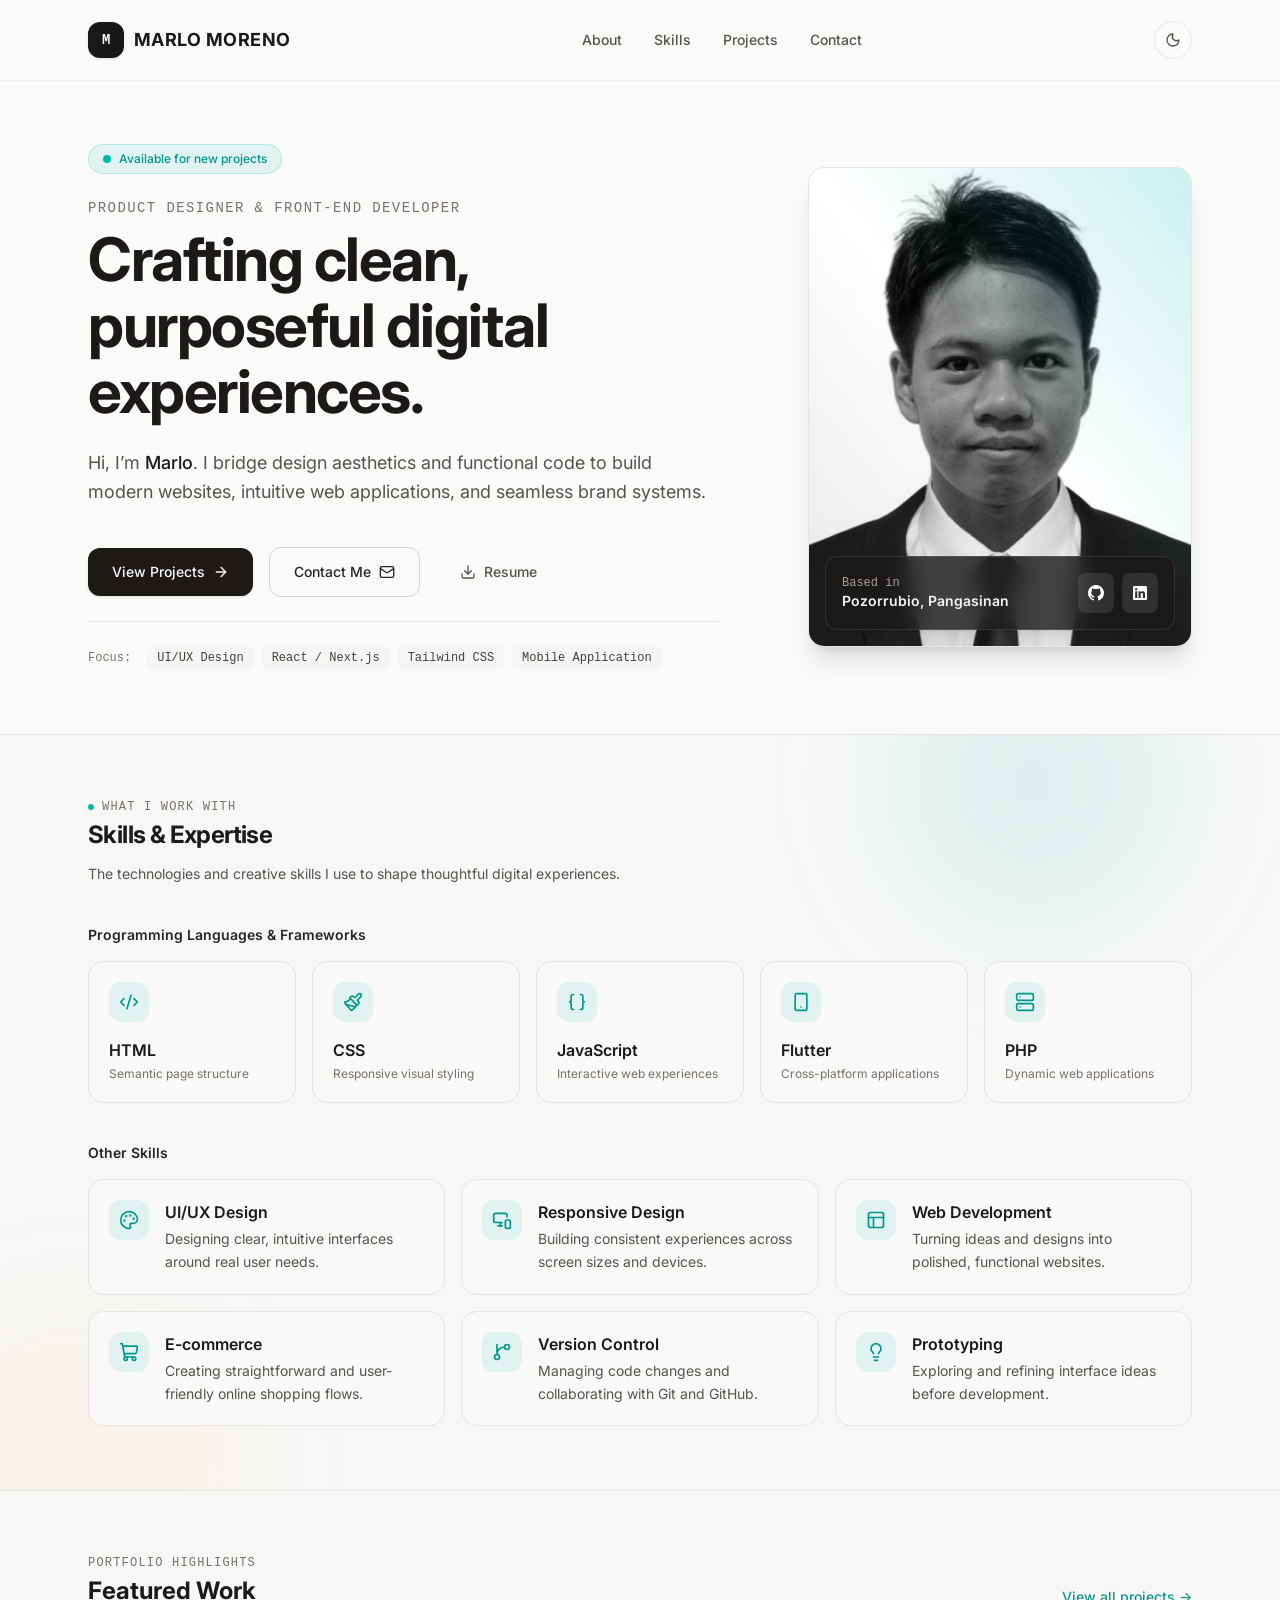
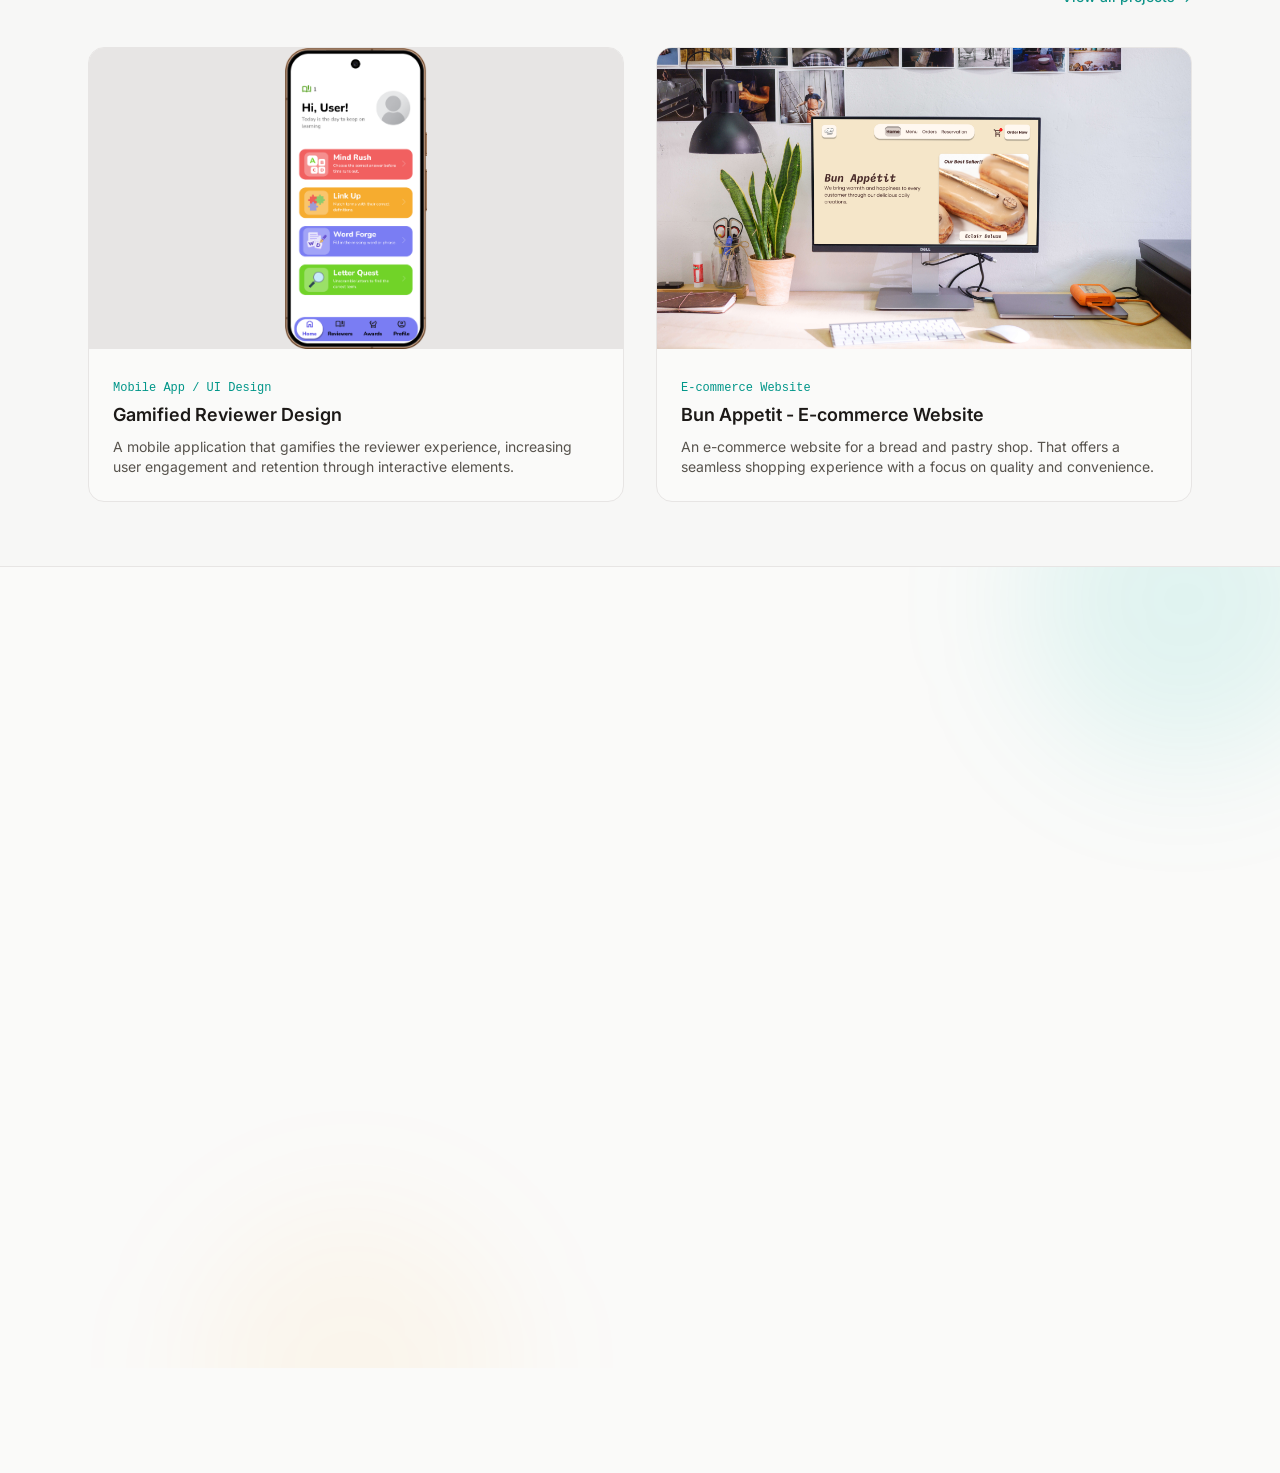
==== index.html @ 492087a6 "Initial portfolio commit" ====
<!DOCTYPE html>
<html lang="en">

<head>
    <script>
        if (localStorage.getItem('theme') === 'dark' || (!('theme' in localStorage) && window.matchMedia('(prefers-color-scheme: dark)').matches)) {
            document.documentElement.classList.add('dark');
        } else {
            document.documentElement.classList.remove('dark');
        }
    </script>
    <meta charset="utf-8">
    <meta name="viewport" content="width=device-width, initial-scale=1">
    <title>Marlo Moreno — Portfolio</title>

    <!-- Google Fonts -->
    <link rel="preconnect" href="https://fonts.googleapis.com">
    <link rel="preconnect" href="https://fonts.gstatic.com" crossorigin>
    <link href="https://fonts.googleapis.com/css2?family=Inter:wght@300;400;500;600;700&display=swap" rel="stylesheet">

    <!-- Vite Assets -->
    <link rel="stylesheet" href="assets/tailwind.css">
    <link rel="stylesheet" href="assets/icons.css">
    <script src="assets/app.js" defer></script>
</head>

<body class="bg-stone-50 dark:bg-zinc-950 text-stone-900 dark:text-zinc-100 font-sans antialiased min-h-screen transition-colors duration-200">

    <!-- HEADER / NAVIGATION -->
    <header class="fixed top-0 left-0 w-full z-50 glass-header border-b border-stone-200/60 dark:border-zinc-800/60 bg-stone-50/80 dark:bg-zinc-950/80 transition-colors duration-300">

        <div class="max-w-6xl mx-auto px-6 h-20 flex items-center justify-between">
            <!-- Brand Logo / Name -->
            <a href="#" class="group flex items-center gap-2.5 text-lg font-bold tracking-tight">
                <span class="w-9 h-9 rounded-xl bg-zinc-900 text-stone-50 dark:bg-stone-100 dark:text-zinc-900 flex items-center justify-center font-mono text-sm font-semibold group-hover:scale-105 transition-transform duration-300 shadow-sm">
                    M
                </span>
                <span class="tracking-wide">MARLO MORENO</span>
            </a>

            <!-- Desktop Nav Links -->
            <nav class="hidden md:flex items-center gap-8 text-sm font-medium text-stone-600 dark:text-zinc-400">
                <a href="#about" class="hover:text-stone-900 dark:hover:text-stone-100 transition-colors">About</a>
                <a href="#skills" class="hover:text-stone-900 dark:hover:text-stone-100 transition-colors">Skills</a>
                <a href="#projects" class="hover:text-stone-900 dark:hover:text-stone-100 transition-colors">Projects</a>
                <a href="#contact" class="hover:text-stone-900 dark:hover:text-stone-100 transition-colors">Contact</a>
            </nav>

            <!-- Actions (Theme Toggle & Mobile Menu) -->
            <div class="flex items-center gap-4">
                <!-- Dark / Light Theme Toggle -->
                <button id="themeToggleBtn" aria-label="Toggle Theme" class="p-2.5 rounded-full border border-stone-200 dark:border-zinc-800 text-stone-600 dark:text-zinc-400 hover:text-stone-900 dark:hover:text-stone-100 hover:bg-stone-100 dark:hover:bg-zinc-900 transition-all duration-200">
                    <i data-lucide="sun" class="w-4 h-4 hidden dark:block"></i>
                    <i data-lucide="moon" class="w-4 h-4 block dark:hidden"></i>
                </button>

                <!-- Mobile Navigation Toggle -->
                <button id="mobileMenuBtn" aria-label="Toggle Navigation Menu" class="md:hidden p-2.5 rounded-xl border border-stone-200 dark:border-zinc-800 text-stone-600 dark:text-zinc-400 hover:text-stone-900 dark:hover:text-stone-100">
                    <i data-lucide="menu" class="w-5 h-5"></i>
                </button>
            </div>
        </div>

        <!-- Mobile Menu Drawer -->
        <div id="mobileMenu" class="hidden md:hidden border-b border-stone-200 dark:border-zinc-800 bg-stone-50 dark:bg-zinc-950 px-6 py-4 space-y-3">
            <a href="#about" class="block text-sm font-medium text-stone-600 dark:text-zinc-400 hover:text-stone-900 dark:hover:text-stone-100 py-1">About</a>
            <a href="#skills" class="block text-sm font-medium text-stone-600 dark:text-zinc-400 hover:text-stone-900 dark:hover:text-stone-100 py-1">Skills</a>
            <a href="#projects" class="block text-sm font-medium text-stone-600 dark:text-zinc-400 hover:text-stone-900 dark:hover:text-stone-100 py-1">Projects</a>
            <a href="#contact" class="block text-sm font-medium text-stone-600 dark:text-zinc-400 hover:text-stone-900 dark:hover:text-stone-100 py-1">Contact</a>
        </div>
    </header>

    <!-- MAIN HERO SECTION -->
    <main id="about" class="flex-grow scroll-mt-20 pt-28 lg:pt-36 pb-16 flex items-center">
        <div class="max-w-6xl mx-auto px-6 w-full">
            <div class="grid grid-cols-1 lg:grid-cols-12 gap-12 lg:gap-8 items-center">

                <!-- Left Column: Content -->
                <div class="lg:col-span-7 flex flex-col items-start space-y-6">

                    <!-- Availability Badge -->
                    <div class="inline-flex items-center gap-2 px-3.5 py-1.5 rounded-full border border-teal-500/20 bg-teal-500/10 text-teal-600 dark:text-teal-400 text-xs font-medium">
                        <span class="w-2 h-2 rounded-full bg-teal-500 animate-pulse"></span>
                        Available for new projects
                    </div>

                    <!-- Professional Title & Greeting -->
                    <div>
                        <h2 class="text-sm uppercase tracking-widest font-mono text-stone-500 dark:text-zinc-400 mb-2">
                            Product Designer & Front-End Developer
                        </h2>
                        <h1 class="text-4xl sm:text-5xl lg:text-6xl font-bold tracking-tight text-stone-900 dark:text-white leading-[1.1]">
                            Crafting clean, purposeful digital experiences.
                        </h1>
                    </div>

                    <!-- Short Introduction / Tagline -->
                    <p class="text-base sm:text-lg text-stone-600 dark:text-zinc-400 leading-relaxed max-w-2xl font-normal">
                        Hi, I’m <span class="text-stone-900 dark:text-zinc-100 font-medium">Marlo</span>. I bridge design aesthetics and functional code to build modern websites, intuitive web applications, and seamless brand systems.
                    </p>

                    <!-- Call-to-action Buttons -->
                    <div class="pt-4 flex flex-wrap items-center gap-4 w-full sm:w-auto">
                        <!-- Primary CTA: View Projects -->
                        <a href="#projects" class="w-full sm:w-auto inline-flex items-center justify-center gap-2 px-6 py-3.5 rounded-xl bg-stone-900 dark:bg-stone-100 text-stone-50 dark:text-zinc-900 font-medium text-sm hover:bg-stone-800 dark:hover:bg-white transition-all shadow-sm hover:shadow-md hover:-translate-y-0.5">
                            <span>View Projects</span>
                            <i data-lucide="arrow-right" class="w-4 h-4"></i>
                        </a>

                        <!-- Secondary CTA: Contact Me -->
                        <a href="#contact" class="w-full sm:w-auto inline-flex items-center justify-center gap-2 px-6 py-3.5 rounded-xl border border-stone-300 dark:border-zinc-800 bg-transparent text-stone-800 dark:text-zinc-200 font-medium text-sm hover:bg-stone-100 dark:hover:bg-zinc-900 transition-all hover:-translate-y-0.5">
                            <span>Contact Me</span>
                            <i data-lucide="mail" class="w-4 h-4"></i>
                        </a>

                        <!-- Tertiary CTA: Download Resume -->
                        <a href="assets/resume/Marlo-Moreno-Resume.pdf" download id="downloadResumeBtn" class="w-full sm:w-auto inline-flex items-center justify-center gap-2 px-6 py-3.5 rounded-xl text-stone-600 dark:text-zinc-400 hover:text-stone-900 dark:hover:text-stone-100 font-medium text-sm transition-colors group">
                            <i data-lucide="download" class="w-4 h-4 group-hover:translate-y-0.5 transition-transform"></i>
                            <span>Resume</span>
                        </a>
                    </div>

                    <!-- Tech Stack / Skills Pills -->
                    <div class="pt-6 border-t border-stone-200 dark:border-zinc-800 w-full flex flex-wrap items-center gap-2 text-xs text-stone-500 dark:text-zinc-500 font-mono">
                        <span class="mr-2">Focus:</span>
                        <span class="px-2.5 py-1 rounded-md bg-stone-100 dark:bg-zinc-900 text-stone-700 dark:text-zinc-300">UI/UX Design</span>
                        <span class="px-2.5 py-1 rounded-md bg-stone-100 dark:bg-zinc-900 text-stone-700 dark:text-zinc-300">React / Next.js</span>
                        <span class="px-2.5 py-1 rounded-md bg-stone-100 dark:bg-zinc-900 text-stone-700 dark:text-zinc-300">Tailwind CSS</span>
                        <span class="px-2.5 py-1 rounded-md bg-stone-100 dark:bg-zinc-900 text-stone-700 dark:text-zinc-300">Mobile Application</span>
                    </div>

                </div>

                <!-- Right Column: Profile Photo / Branding Image -->
                <div class="lg:col-span-5 flex justify-center lg:justify-end">
                    <div class="relative w-full max-w-sm aspect-[4/5] rounded-2xl overflow-hidden bg-stone-200 dark:bg-zinc-900 border border-stone-200 dark:border-zinc-800 shadow-xl group">

                        <!-- Background Decorative Accent -->
                        <div class="absolute inset-0 bg-gradient-to-tr from-stone-900/10 via-transparent to-teal-500/20 dark:from-zinc-950/40 dark:to-teal-500/10 z-10 pointer-events-none"></div>

                        <!-- Profile Image Placeholder -->
                        <img
                            src="assets/images/profile-image.jpg"
                            alt="Marlo Moreno - Profile"
                            class="w-full h-full object-cover object-center grayscale hover:grayscale-0 transition-all duration-700 ease-out group-hover:scale-105"
                            onerror="this.onerror=null; this.src='https://placehold.co/600x750/1c1917/fafaf9?text=Marlo+Moreno';" />

                        <!-- Floating Minimalist Card -->
                        <div class="absolute bottom-4 left-4 right-4 z-20 p-4 rounded-xl glass-header bg-stone-900/80 dark:bg-zinc-950/80 text-white border border-white/10 shadow-lg backdrop-blur-md flex items-center justify-between">
                            <div>
                                <p class="text-xs text-stone-400 font-mono">Based in</p>
                                <p class="text-sm font-semibold text-stone-100">Pozorrubio, Pangasinan</p>
                            </div>
                            <div class="flex gap-2">
                                <a href="#" aria-label="GitHub Profile" class="p-2 rounded-lg bg-white/10 hover:bg-white/20 text-white transition-colors">
                                    <i class="fa-brands fa-github w-4 h-4" aria-hidden="true"></i>
                                </a>
                                <a href="#" aria-label="LinkedIn Profile" class="p-2 rounded-lg bg-white/10 hover:bg-white/20 text-white transition-colors">
                                    <i class="fa-brands fa-linkedin w-4 h-4" aria-hidden="true"></i>
                                </a>
                            </div>
                        </div>

                    </div>
                </div>

            </div>
        </div>
    </main>

    <!-- SKILLS -->
    <section id="skills" class="relative isolate overflow-hidden py-16 border-t border-stone-200 dark:border-zinc-900 bg-stone-100/50 dark:bg-zinc-900/30 scroll-mt-20">
        <div aria-hidden="true" class="pointer-events-none absolute -top-24 right-[8%] h-72 w-72 rounded-full bg-teal-500/10 blur-3xl"></div>
        <div aria-hidden="true" class="pointer-events-none absolute -bottom-36 -left-20 h-80 w-80 rounded-full bg-amber-500/5 blur-3xl"></div>
        <div class="relative z-10 max-w-6xl mx-auto px-6">
            <div class="mb-10 max-w-2xl">
                <h2 class="flex items-center gap-2 text-xs uppercase font-mono tracking-widest text-stone-500 dark:text-zinc-400 mb-1">
                    <span class="h-1.5 w-1.5 rounded-full bg-teal-500"></span>
                    What I Work With
                </h2>
                <h3 class="text-2xl font-bold tracking-tight text-stone-900 dark:text-stone-100">Skills &amp; Expertise</h3>
                <p class="mt-3 text-sm leading-relaxed text-stone-600 dark:text-zinc-400">The technologies and creative skills I use to shape thoughtful digital experiences.</p>
            </div>

            <div class="mb-10">
                <h4 class="mb-4 text-sm font-semibold text-stone-800 dark:text-zinc-200">Programming Languages &amp; Frameworks</h4>
                <div class="grid grid-cols-2 sm:grid-cols-3 lg:grid-cols-5 gap-4">
                    <div class="group relative isolate overflow-hidden rounded-2xl border border-stone-200 dark:border-zinc-800 bg-stone-50/90 dark:bg-zinc-950/90 p-5 transition-all duration-300 hover:-translate-y-1 hover:border-teal-500/50 hover:shadow-xl hover:shadow-teal-950/5 dark:hover:shadow-black/20 motion-reduce:transition-none motion-reduce:hover:transform-none">
                        <span aria-hidden="true" class="pointer-events-none absolute inset-0 bg-gradient-to-br from-teal-500/10 via-transparent to-transparent opacity-0 transition-opacity duration-300 group-hover:opacity-100 motion-reduce:transition-none"></span>
                        <div class="relative">
                            <span class="mb-4 flex h-10 w-10 items-center justify-center rounded-xl bg-teal-500/10 text-teal-600 transition-transform duration-300 group-hover:scale-110 group-hover:-rotate-3 dark:text-teal-400 motion-reduce:transition-none">
                                <i data-lucide="code-xml" class="w-5 h-5"></i>
                            </span>
                            <h5 class="font-semibold text-stone-900 dark:text-stone-100">HTML</h5>
                            <p class="mt-1 text-xs text-stone-500 dark:text-zinc-500">Semantic page structure</p>
                        </div>
                    </div>
                    <div class="group relative isolate overflow-hidden rounded-2xl border border-stone-200 dark:border-zinc-800 bg-stone-50/90 dark:bg-zinc-950/90 p-5 transition-all duration-300 hover:-translate-y-1 hover:border-teal-500/50 hover:shadow-xl hover:shadow-teal-950/5 dark:hover:shadow-black/20 motion-reduce:transition-none motion-reduce:hover:transform-none">
                        <span aria-hidden="true" class="pointer-events-none absolute inset-0 bg-gradient-to-br from-teal-500/10 via-transparent to-transparent opacity-0 transition-opacity duration-300 group-hover:opacity-100 motion-reduce:transition-none"></span>
                        <div class="relative">
                            <span class="mb-4 flex h-10 w-10 items-center justify-center rounded-xl bg-teal-500/10 text-teal-600 transition-transform duration-300 group-hover:scale-110 group-hover:-rotate-3 dark:text-teal-400 motion-reduce:transition-none">
                                <i data-lucide="paintbrush" class="w-5 h-5"></i>
                            </span>
                            <h5 class="font-semibold text-stone-900 dark:text-stone-100">CSS</h5>
                            <p class="mt-1 text-xs text-stone-500 dark:text-zinc-500">Responsive visual styling</p>
                        </div>
                    </div>
                    <div class="group relative isolate overflow-hidden rounded-2xl border border-stone-200 dark:border-zinc-800 bg-stone-50/90 dark:bg-zinc-950/90 p-5 transition-all duration-300 hover:-translate-y-1 hover:border-teal-500/50 hover:shadow-xl hover:shadow-teal-950/5 dark:hover:shadow-black/20 motion-reduce:transition-none motion-reduce:hover:transform-none">
                        <span aria-hidden="true" class="pointer-events-none absolute inset-0 bg-gradient-to-br from-teal-500/10 via-transparent to-transparent opacity-0 transition-opacity duration-300 group-hover:opacity-100 motion-reduce:transition-none"></span>
                        <div class="relative">
                            <span class="mb-4 flex h-10 w-10 items-center justify-center rounded-xl bg-teal-500/10 text-teal-600 transition-transform duration-300 group-hover:scale-110 group-hover:-rotate-3 dark:text-teal-400 motion-reduce:transition-none">
                                <i data-lucide="braces" class="w-5 h-5"></i>
                            </span>
                            <h5 class="font-semibold text-stone-900 dark:text-stone-100">JavaScript</h5>
                            <p class="mt-1 text-xs text-stone-500 dark:text-zinc-500">Interactive web experiences</p>
                        </div>
                    </div>
                    <div class="group relative isolate overflow-hidden rounded-2xl border border-stone-200 dark:border-zinc-800 bg-stone-50/90 dark:bg-zinc-950/90 p-5 transition-all duration-300 hover:-translate-y-1 hover:border-teal-500/50 hover:shadow-xl hover:shadow-teal-950/5 dark:hover:shadow-black/20 motion-reduce:transition-none motion-reduce:hover:transform-none">
                        <span aria-hidden="true" class="pointer-events-none absolute inset-0 bg-gradient-to-br from-teal-500/10 via-transparent to-transparent opacity-0 transition-opacity duration-300 group-hover:opacity-100 motion-reduce:transition-none"></span>
                        <div class="relative">
                            <span class="mb-4 flex h-10 w-10 items-center justify-center rounded-xl bg-teal-500/10 text-teal-600 transition-transform duration-300 group-hover:scale-110 group-hover:-rotate-3 dark:text-teal-400 motion-reduce:transition-none">
                                <i data-lucide="smartphone" class="w-5 h-5"></i>
                            </span>
                            <h5 class="font-semibold text-stone-900 dark:text-stone-100">Flutter</h5>
                            <p class="mt-1 text-xs text-stone-500 dark:text-zinc-500">Cross-platform applications</p>
                        </div>
                    </div>
                    <div class="group relative isolate overflow-hidden rounded-2xl border border-stone-200 dark:border-zinc-800 bg-stone-50/90 dark:bg-zinc-950/90 p-5 transition-all duration-300 hover:-translate-y-1 hover:border-teal-500/50 hover:shadow-xl hover:shadow-teal-950/5 dark:hover:shadow-black/20 motion-reduce:transition-none motion-reduce:hover:transform-none">
                        <span aria-hidden="true" class="pointer-events-none absolute inset-0 bg-gradient-to-br from-teal-500/10 via-transparent to-transparent opacity-0 transition-opacity duration-300 group-hover:opacity-100 motion-reduce:transition-none"></span>
                        <div class="relative">
                            <span class="mb-4 flex h-10 w-10 items-center justify-center rounded-xl bg-teal-500/10 text-teal-600 transition-transform duration-300 group-hover:scale-110 group-hover:-rotate-3 dark:text-teal-400 motion-reduce:transition-none">
                                <i data-lucide="server" class="w-5 h-5"></i>
                            </span>
                            <h5 class="font-semibold text-stone-900 dark:text-stone-100">PHP</h5>
                            <p class="mt-1 text-xs text-stone-500 dark:text-zinc-500">Dynamic web applications</p>
                        </div>
                    </div>
                </div>
            </div>

            <div>
                <h4 class="mb-4 text-sm font-semibold text-stone-800 dark:text-zinc-200">Other Skills</h4>
                <div class="grid grid-cols-1 sm:grid-cols-2 lg:grid-cols-3 gap-4">
                    <div class="group relative isolate flex gap-4 overflow-hidden rounded-2xl border border-stone-200 dark:border-zinc-800 bg-stone-50/90 dark:bg-zinc-950/90 p-5 transition-all duration-300 hover:-translate-y-1 hover:border-teal-500/50 hover:shadow-lg hover:shadow-teal-950/5 dark:hover:shadow-black/20 motion-reduce:transition-none motion-reduce:hover:transform-none">
                        <span aria-hidden="true" class="pointer-events-none absolute inset-0 bg-gradient-to-br from-teal-500/10 via-transparent to-transparent opacity-0 transition-opacity duration-300 group-hover:opacity-100 motion-reduce:transition-none"></span>
                        <span class="relative flex w-10 h-10 shrink-0 items-center justify-center rounded-xl bg-teal-500/10 transition-transform duration-300 group-hover:scale-110 group-hover:-rotate-3 motion-reduce:transition-none">
                            <i data-lucide="palette" class="w-5 h-5 text-teal-600 dark:text-teal-400"></i>
                        </span>
                        <div class="relative">
                            <h5 class="font-semibold text-stone-900 dark:text-stone-100">UI/UX Design</h5>
                            <p class="mt-1 text-sm leading-relaxed text-stone-600 dark:text-zinc-400">Designing clear, intuitive interfaces around real user needs.</p>
                        </div>
                    </div>
                    <div class="group relative isolate flex gap-4 overflow-hidden rounded-2xl border border-stone-200 dark:border-zinc-800 bg-stone-50/90 dark:bg-zinc-950/90 p-5 transition-all duration-300 hover:-translate-y-1 hover:border-teal-500/50 hover:shadow-lg hover:shadow-teal-950/5 dark:hover:shadow-black/20 motion-reduce:transition-none motion-reduce:hover:transform-none">
                        <span aria-hidden="true" class="pointer-events-none absolute inset-0 bg-gradient-to-br from-teal-500/10 via-transparent to-transparent opacity-0 transition-opacity duration-300 group-hover:opacity-100 motion-reduce:transition-none"></span>
                        <span class="relative flex w-10 h-10 shrink-0 items-center justify-center rounded-xl bg-teal-500/10 transition-transform duration-300 group-hover:scale-110 group-hover:-rotate-3 motion-reduce:transition-none">
                            <i data-lucide="monitor-smartphone" class="w-5 h-5 text-teal-600 dark:text-teal-400"></i>
                        </span>
                        <div class="relative">
                            <h5 class="font-semibold text-stone-900 dark:text-stone-100">Responsive Design</h5>
                            <p class="mt-1 text-sm leading-relaxed text-stone-600 dark:text-zinc-400">Building consistent experiences across screen sizes and devices.</p>
                        </div>
                    </div>
                    <div class="group relative isolate flex gap-4 overflow-hidden rounded-2xl border border-stone-200 dark:border-zinc-800 bg-stone-50/90 dark:bg-zinc-950/90 p-5 transition-all duration-300 hover:-translate-y-1 hover:border-teal-500/50 hover:shadow-lg hover:shadow-teal-950/5 dark:hover:shadow-black/20 motion-reduce:transition-none motion-reduce:hover:transform-none">
                        <span aria-hidden="true" class="pointer-events-none absolute inset-0 bg-gradient-to-br from-teal-500/10 via-transparent to-transparent opacity-0 transition-opacity duration-300 group-hover:opacity-100 motion-reduce:transition-none"></span>
                        <span class="relative flex w-10 h-10 shrink-0 items-center justify-center rounded-xl bg-teal-500/10 transition-transform duration-300 group-hover:scale-110 group-hover:-rotate-3 motion-reduce:transition-none">
                            <i data-lucide="panels-top-left" class="w-5 h-5 text-teal-600 dark:text-teal-400"></i>
                        </span>
                        <div class="relative">
                            <h5 class="font-semibold text-stone-900 dark:text-stone-100">Web Development</h5>
                            <p class="mt-1 text-sm leading-relaxed text-stone-600 dark:text-zinc-400">Turning ideas and designs into polished, functional websites.</p>
                        </div>
                    </div>
                    <div class="group relative isolate flex gap-4 overflow-hidden rounded-2xl border border-stone-200 dark:border-zinc-800 bg-stone-50/90 dark:bg-zinc-950/90 p-5 transition-all duration-300 hover:-translate-y-1 hover:border-teal-500/50 hover:shadow-lg hover:shadow-teal-950/5 dark:hover:shadow-black/20 motion-reduce:transition-none motion-reduce:hover:transform-none">
                        <span aria-hidden="true" class="pointer-events-none absolute inset-0 bg-gradient-to-br from-teal-500/10 via-transparent to-transparent opacity-0 transition-opacity duration-300 group-hover:opacity-100 motion-reduce:transition-none"></span>
                        <span class="relative flex w-10 h-10 shrink-0 items-center justify-center rounded-xl bg-teal-500/10 transition-transform duration-300 group-hover:scale-110 group-hover:-rotate-3 motion-reduce:transition-none">
                            <i data-lucide="shopping-cart" class="w-5 h-5 text-teal-600 dark:text-teal-400"></i>
                        </span>
                        <div class="relative">
                            <h5 class="font-semibold text-stone-900 dark:text-stone-100">E-commerce</h5>
                            <p class="mt-1 text-sm leading-relaxed text-stone-600 dark:text-zinc-400">Creating straightforward and user-friendly online shopping flows.</p>
                        </div>
                    </div>
                    <div class="group relative isolate flex gap-4 overflow-hidden rounded-2xl border border-stone-200 dark:border-zinc-800 bg-stone-50/90 dark:bg-zinc-950/90 p-5 transition-all duration-300 hover:-translate-y-1 hover:border-teal-500/50 hover:shadow-lg hover:shadow-teal-950/5 dark:hover:shadow-black/20 motion-reduce:transition-none motion-reduce:hover:transform-none">
                        <span aria-hidden="true" class="pointer-events-none absolute inset-0 bg-gradient-to-br from-teal-500/10 via-transparent to-transparent opacity-0 transition-opacity duration-300 group-hover:opacity-100 motion-reduce:transition-none"></span>
                        <span class="relative flex w-10 h-10 shrink-0 items-center justify-center rounded-xl bg-teal-500/10 transition-transform duration-300 group-hover:scale-110 group-hover:-rotate-3 motion-reduce:transition-none">
                            <i data-lucide="git-branch" class="w-5 h-5 text-teal-600 dark:text-teal-400"></i>
                        </span>
                        <div class="relative">
                            <h5 class="font-semibold text-stone-900 dark:text-stone-100">Version Control</h5>
                            <p class="mt-1 text-sm leading-relaxed text-stone-600 dark:text-zinc-400">Managing code changes and collaborating with Git and GitHub.</p>
                        </div>
                    </div>
                    <div class="group relative isolate flex gap-4 overflow-hidden rounded-2xl border border-stone-200 dark:border-zinc-800 bg-stone-50/90 dark:bg-zinc-950/90 p-5 transition-all duration-300 hover:-translate-y-1 hover:border-teal-500/50 hover:shadow-lg hover:shadow-teal-950/5 dark:hover:shadow-black/20 motion-reduce:transition-none motion-reduce:hover:transform-none">
                        <span aria-hidden="true" class="pointer-events-none absolute inset-0 bg-gradient-to-br from-teal-500/10 via-transparent to-transparent opacity-0 transition-opacity duration-300 group-hover:opacity-100 motion-reduce:transition-none"></span>
                        <span class="relative flex w-10 h-10 shrink-0 items-center justify-center rounded-xl bg-teal-500/10 transition-transform duration-300 group-hover:scale-110 group-hover:-rotate-3 motion-reduce:transition-none">
                            <i data-lucide="lightbulb" class="w-5 h-5 text-teal-600 dark:text-teal-400"></i>
                        </span>
                        <div class="relative">
                            <h5 class="font-semibold text-stone-900 dark:text-stone-100">Prototyping</h5>
                            <p class="mt-1 text-sm leading-relaxed text-stone-600 dark:text-zinc-400">Exploring and refining interface ideas before development.</p>
                        </div>
                    </div>
                </div>
            </div>
        </div>
    </section>

    <!-- QUICK FEATURED PROJECTS PREVIEW -->
    <section id="projects" class="py-16 border-t border-stone-200 dark:border-zinc-900 bg-stone-100/50 dark:bg-zinc-900/30">
        <div class="max-w-6xl mx-auto px-6">
            <div class="flex flex-col md:flex-row md:items-end justify-between mb-10 gap-4">
                <div>
                    <h2 class="text-xs uppercase font-mono tracking-widest text-stone-500 dark:text-zinc-400 mb-1">Portfolio Highlights</h2>
                    <h3 class="text-2xl font-bold text-stone-900 dark:text-stone-100">Featured Work</h3>
                </div>
                <a href="projects.html" class="text-sm font-medium text-brand-500 hover:text-brand-600 flex items-center gap-1">
                    View all projects &rarr;
                </a>
            </div>

            <!-- Project Cards Grid -->
            <div class="grid grid-cols-1 md:grid-cols-2 gap-8">
                <!-- Project 1 -->
                <div class="group rounded-2xl bg-stone-50 dark:bg-zinc-950 border border-stone-200 dark:border-zinc-800 overflow-hidden hover:border-stone-300 dark:hover:border-zinc-700 transition-all duration-300">
                    <div class="aspect-video w-full bg-stone-200 dark:bg-zinc-900 overflow-hidden relative">
                        <img src="assets/images/Mockup Design.png" alt="Mockup Design" class="w-full h-full object-contain" onerror="this.onerror=null; this.src='https://placehold.co/800x450/27272a/fafaf9?text=Minimal+Dashboard';" />
                    </div>
                    <div class="p-6">
                        <span class="text-xs font-mono text-teal-600 dark:text-teal-400">Mobile App / UI Design</span>
                        <h4 class="text-lg font-semibold text-stone-900 dark:text-stone-100 mt-1 mb-2">Gamified Reviewer Design</h4>
                        <p class="text-sm text-stone-600 dark:text-zinc-400 line-clamp-2">A mobile application that gamifies the reviewer experience, increasing user engagement and retention through interactive elements.</p>
                    </div>
                </div>

                <!-- Project 2 -->
                <div class="group rounded-2xl bg-stone-50 dark:bg-zinc-950 border border-stone-200 dark:border-zinc-800 overflow-hidden hover:border-stone-300 dark:hover:border-zinc-700 transition-all duration-300">
                    <div class="aspect-video w-full bg-stone-200 dark:bg-zinc-900 overflow-hidden relative">
                        <img src="assets/images/Mockup Design 2.jpeg" alt="Project 2" class="w-full h-full object-cover group-hover:scale-105 transition-transform duration-500" onerror="this.onerror=null; this.src='https://placehold.co/800x450/27272a/fafaf9?text=Analytics+Platform';" />
                    </div>
                    <div class="p-6">
                        <span class="text-xs font-mono text-teal-600 dark:text-teal-400">E-commerce Website</span>
                        <h4 class="text-lg font-semibold text-stone-900 dark:text-stone-100 mt-1 mb-2">Bun Appetit - E-commerce Website</h4>
                        <p class="text-sm text-stone-600 dark:text-zinc-400 line-clamp-2">An e-commerce website for a bread and pastry shop. That offers a seamless shopping experience with a focus on quality and convenience.</p>
                    </div>
                </div>
            </div>
        </div>
    </section>

    <!-- CONTACT -->
    <section id="contact" class="relative isolate overflow-hidden border-t border-stone-200 dark:border-zinc-900 py-20 bg-stone-50 dark:bg-zinc-950 scroll-mt-20">
        <div aria-hidden="true" class="pointer-events-none absolute -top-32 -right-16 h-80 w-80 rounded-full bg-teal-500/10 blur-3xl"></div>
        <div aria-hidden="true" class="pointer-events-none absolute -bottom-40 left-[15%] h-80 w-80 rounded-full bg-amber-500/5 blur-3xl"></div>
        <div class="relative z-10 max-w-6xl mx-auto px-6">
            <div class="mb-10 max-w-2xl">
                <h2 class="flex items-center gap-2 text-xs uppercase font-mono tracking-widest text-stone-500 dark:text-zinc-400 mb-1">
                    <span class="h-1.5 w-1.5 rounded-full bg-teal-500"></span>
                    Get in Touch
                </h2>
                <h3 class="text-3xl sm:text-4xl font-bold tracking-tight text-stone-900 dark:text-stone-100">Let's build something together.</h3>
                <p class="mt-3 text-sm sm:text-base leading-relaxed text-stone-600 dark:text-zinc-400">Have a project in mind or just want to say hello? Send me a message or find me on social media.</p>
            </div>

            <div class="grid grid-cols-1 lg:grid-cols-5 gap-8 lg:gap-12 items-start">
                <div class="lg:col-span-2 space-y-6">
                    <a href="mailto:marlovmoreno9139147@gmail.com" class="group flex items-center gap-4 rounded-2xl border border-stone-200 dark:border-zinc-800 bg-white/70 dark:bg-zinc-900/60 p-5 transition-all duration-300 hover:-translate-y-1 hover:border-teal-500/50 hover:shadow-lg hover:shadow-teal-950/5 dark:hover:shadow-black/20 motion-reduce:transition-none motion-reduce:hover:transform-none">
                        <span class="flex h-11 w-11 shrink-0 items-center justify-center rounded-xl bg-teal-500/10 text-teal-600 dark:text-teal-400">
                            <i data-lucide="mail" class="w-5 h-5"></i>
                        </span>
                        <span class="min-w-0">
                            <span class="block text-xs font-mono uppercase tracking-widest text-stone-500 dark:text-zinc-500">Email me</span>
                            <span class="mt-1 block break-all text-sm font-medium text-stone-900 group-hover:text-teal-700 dark:text-stone-100 dark:group-hover:text-teal-300">marlovmoreno9139147@gmail.com</span>
                        </span>
                        <i data-lucide="arrow-up-right" class="ml-auto h-4 w-4 shrink-0 text-stone-400 transition-transform duration-300 group-hover:-translate-y-0.5 group-hover:translate-x-0.5 group-hover:text-teal-600 dark:group-hover:text-teal-400 motion-reduce:transition-none"></i>
                    </a>

                    <div>
                        <h4 class="mb-3 text-sm font-semibold text-stone-800 dark:text-zinc-200">Find me online</h4>
                        <div class="grid gap-3">
                            <a href="https://www.facebook.com/marlo.moreno.735" target="_blank" rel="noopener noreferrer" class="group flex items-center gap-4 rounded-2xl border border-stone-200 dark:border-zinc-800 bg-white/70 dark:bg-zinc-900/60 p-4 transition-all duration-300 hover:-translate-y-0.5 hover:border-teal-500/50 hover:shadow-lg hover:shadow-teal-950/5 dark:hover:shadow-black/20 motion-reduce:transition-none motion-reduce:hover:transform-none">
                                <span class="flex h-10 w-10 items-center justify-center rounded-xl bg-teal-500/10 text-teal-600 transition-transform duration-300 group-hover:scale-110 dark:text-teal-400 motion-reduce:transition-none">
                                    <i class="fa-brands fa-facebook-f" aria-hidden="true"></i>
                                </span>
                                <span class="flex-1">
                                    <span class="block text-sm font-semibold text-stone-900 dark:text-stone-100">Facebook</span>
                                    <span class="block text-xs text-stone-500 dark:text-zinc-500">Connect with me</span>
                                </span>
                                <i data-lucide="arrow-up-right" class="h-4 w-4 text-stone-400 transition-transform duration-300 group-hover:-translate-y-0.5 group-hover:translate-x-0.5 group-hover:text-teal-600 dark:group-hover:text-teal-400 motion-reduce:transition-none"></i>
                            </a>
                            <a href="https://www.instagram.com/itsjustmarlo21/" target="_blank" rel="noopener noreferrer" class="group flex items-center gap-4 rounded-2xl border border-stone-200 dark:border-zinc-800 bg-white/70 dark:bg-zinc-900/60 p-4 transition-all duration-300 hover:-translate-y-0.5 hover:border-teal-500/50 hover:shadow-lg hover:shadow-teal-950/5 dark:hover:shadow-black/20 motion-reduce:transition-none motion-reduce:hover:transform-none">
                                <span class="flex h-10 w-10 items-center justify-center rounded-xl bg-teal-500/10 text-teal-600 transition-transform duration-300 group-hover:scale-110 dark:text-teal-400 motion-reduce:transition-none">
                                    <i class="fa-brands fa-instagram" aria-hidden="true"></i>
                                </span>
                                <span class="flex-1">
                                    <span class="block text-sm font-semibold text-stone-900 dark:text-stone-100">Instagram</span>
                                    <span class="block text-xs text-stone-500 dark:text-zinc-500">Follow my updates</span>
                                </span>
                                <i data-lucide="arrow-up-right" class="h-4 w-4 text-stone-400 transition-transform duration-300 group-hover:-translate-y-0.5 group-hover:translate-x-0.5 group-hover:text-teal-600 dark:group-hover:text-teal-400 motion-reduce:transition-none"></i>
                            </a>
                            <a href="https://x.com/MarloMoreno21" target="_blank" rel="noopener noreferrer" class="group flex items-center gap-4 rounded-2xl border border-stone-200 dark:border-zinc-800 bg-white/70 dark:bg-zinc-900/60 p-4 transition-all duration-300 hover:-translate-y-0.5 hover:border-teal-500/50 hover:shadow-lg hover:shadow-teal-950/5 dark:hover:shadow-black/20 motion-reduce:transition-none motion-reduce:hover:transform-none">
                                <span class="flex h-10 w-10 items-center justify-center rounded-xl bg-teal-500/10 text-teal-600 transition-transform duration-300 group-hover:scale-110 dark:text-teal-400 motion-reduce:transition-none">
                                    <i class="fa-brands fa-x-twitter" aria-hidden="true"></i>
                                </span>
                                <span class="flex-1">
                                    <span class="block text-sm font-semibold text-stone-900 dark:text-stone-100">X</span>
                                    <span class="block text-xs text-stone-500 dark:text-zinc-500">Follow the conversation</span>
                                </span>
                                <i data-lucide="arrow-up-right" class="h-4 w-4 text-stone-400 transition-transform duration-300 group-hover:-translate-y-0.5 group-hover:translate-x-0.5 group-hover:text-teal-600 dark:group-hover:text-teal-400 motion-reduce:transition-none"></i>
                            </a>
                            <a href="https://linkedin.com/in/marlo-moreno-374591391" target="_blank" rel="noopener noreferrer" class="group flex items-center gap-4 rounded-2xl border border-stone-200 dark:border-zinc-800 bg-white/70 dark:bg-zinc-900/60 p-4 transition-all duration-300 hover:-translate-y-0.5 hover:border-teal-500/50 hover:shadow-lg hover:shadow-teal-950/5 dark:hover:shadow-black/20 motion-reduce:transition-none motion-reduce:hover:transform-none">
                                <span class="flex h-10 w-10 items-center justify-center rounded-xl bg-teal-500/10 text-teal-600 transition-transform duration-300 group-hover:scale-110 dark:text-teal-400 motion-reduce:transition-none">
                                    <i class="fa-brands fa-linkedin-in" aria-hidden="true"></i>
                                </span>
                                <span class="flex-1">
                                    <span class="block text-sm font-semibold text-stone-900 dark:text-stone-100">LinkedIn</span>
                                    <span class="block text-xs text-stone-500 dark:text-zinc-500">Connect professionally</span>
                                </span>
                                <i data-lucide="arrow-up-right" class="h-4 w-4 text-stone-400 transition-transform duration-300 group-hover:-translate-y-0.5 group-hover:translate-x-0.5 group-hover:text-teal-600 dark:group-hover:text-teal-400 motion-reduce:transition-none"></i>
                            </a>
                        </div>
                    </div>
                </div>

                <div class="lg:col-span-3 rounded-3xl border border-stone-200 dark:border-zinc-800 bg-white/80 dark:bg-zinc-900/70 p-6 sm:p-8 shadow-xl shadow-stone-900/5 dark:shadow-black/20 backdrop-blur-sm">
                    <div class="mb-6">
                        <h4 class="text-lg font-semibold text-stone-900 dark:text-stone-100">Send a message</h4>
                        <p class="mt-1 text-sm text-stone-500 dark:text-zinc-400">I’ll get back to you as soon as I can.</p>
                    </div>


                    <form action="mailto:marlovmoreno9139147@gmail.com" method="post" enctype="text/plain" class="space-y-5">
<div class="grid grid-cols-1 sm:grid-cols-2 gap-5">
                            <div>
                                <label for="contact-name" class="mb-2 block text-sm font-medium text-stone-700 dark:text-zinc-300">Your name</label>
                                <input id="contact-name" name="name" type="text" value="" autocomplete="name" required maxlength="100" aria-invalid="false" class="w-full rounded-xl border border-stone-200 bg-stone-50 px-4 py-3 text-sm text-stone-900 outline-none transition placeholder:text-stone-400 focus:border-teal-500 focus:ring-4 focus:ring-teal-500/10 dark:border-zinc-700 dark:bg-zinc-950 dark:text-zinc-100 dark:placeholder:text-zinc-600">

                            </div>
                            <div>
                                <label for="contact-email" class="mb-2 block text-sm font-medium text-stone-700 dark:text-zinc-300">Email address</label>
                                <input id="contact-email" name="email" type="email" value="" autocomplete="email" required maxlength="254" aria-invalid="false" class="w-full rounded-xl border border-stone-200 bg-stone-50 px-4 py-3 text-sm text-stone-900 outline-none transition placeholder:text-stone-400 focus:border-teal-500 focus:ring-4 focus:ring-teal-500/10 dark:border-zinc-700 dark:bg-zinc-950 dark:text-zinc-100 dark:placeholder:text-zinc-600">

                            </div>
                        </div>
                        <div>
                            <label for="contact-message" class="mb-2 block text-sm font-medium text-stone-700 dark:text-zinc-300">Message</label>
                            <textarea id="contact-message" name="message" rows="5" required maxlength="5000" aria-invalid="false" placeholder="Tell me a little about what you have in mind..." class="w-full resize-y rounded-xl border border-stone-200 bg-stone-50 px-4 py-3 text-sm leading-relaxed text-stone-900 outline-none transition placeholder:text-stone-400 focus:border-teal-500 focus:ring-4 focus:ring-teal-500/10 dark:border-zinc-700 dark:bg-zinc-950 dark:text-zinc-100 dark:placeholder:text-zinc-600"></textarea>

                        </div>
                        <button type="submit" class="group inline-flex w-full sm:w-auto items-center justify-center gap-2 rounded-xl bg-stone-900 px-6 py-3.5 text-sm font-medium text-stone-50 shadow-sm transition-all duration-300 hover:-translate-y-0.5 hover:bg-stone-800 hover:shadow-lg dark:bg-stone-100 dark:text-zinc-900 dark:hover:bg-white motion-reduce:transition-none motion-reduce:hover:transform-none">
                            Send Message
                            <i data-lucide="send" class="h-4 w-4 transition-transform duration-300 group-hover:translate-x-0.5 group-hover:-translate-y-0.5 motion-reduce:transition-none"></i>
                        </button>
                    </form>
                </div>
            </div>
        </div>
    </section>

    <footer class="border-t border-stone-200 dark:border-zinc-900 py-8 bg-stone-50 dark:bg-zinc-950">
        <div class="max-w-6xl mx-auto px-6 flex flex-col sm:flex-row items-center justify-between gap-4">
            <a href="#" class="text-sm font-semibold tracking-wide text-stone-700 dark:text-zinc-300">MARLO MORENO</a>
            <div class="text-xs text-stone-500 dark:text-zinc-500 font-mono">
                &copy; <span id="year"></span> Marlo Moreno. All rights reserved.
            </div>
        </div>
    </footer>

    <!-- RESUME MODAL / NOTIFICATION -->
    <div id="resumeModal" class="fixed inset-0 z-50 flex items-center justify-center p-4 bg-black/50 backdrop-blur-sm hidden opacity-0 transition-opacity duration-300">
        <div class="bg-stone-50 dark:bg-zinc-900 border border-stone-200 dark:border-zinc-800 rounded-2xl p-6 max-w-md w-full shadow-2xl space-y-4">
            <div class="flex items-center justify-between">
                <div class="flex items-center gap-2">
                    <i data-lucide="file-text" class="w-5 h-5 text-teal-600 dark:text-teal-400"></i>
                    <h3 class="font-semibold text-stone-900 dark:text-stone-100">Resume Download</h3>
                </div>
                <button id="closeModalBtn" aria-label="Close Modal" class="p-1 rounded-lg text-stone-400 hover:text-stone-900 dark:hover:text-stone-100">
                    <i data-lucide="x" class="w-5 h-5"></i>
                </button>
            </div>
            <p class="text-sm text-stone-600 dark:text-zinc-400">
                You are downloading <strong>Marlo_Moreno_Resume.pdf</strong>.
            </p>
            <div class="pt-2 flex justify-end gap-3">
                <button id="cancelModalBtn" class="px-4 py-2 text-xs font-medium rounded-lg text-stone-600 dark:text-zinc-400 hover:bg-stone-200 dark:hover:bg-zinc-800 transition-colors">Cancel</button>
                <a href="assets/resume/Marlo-Moreno-Resume.pdf" id="confirmDownloadBtn" download class="px-4 py-2 text-xs font-medium rounded-lg bg-stone-900 dark:bg-stone-100 text-stone-50 dark:text-zinc-900 hover:opacity-90 transition-opacity">Confirm Download</a>
            </div>
        </div>
    </div>


</body>

</html>
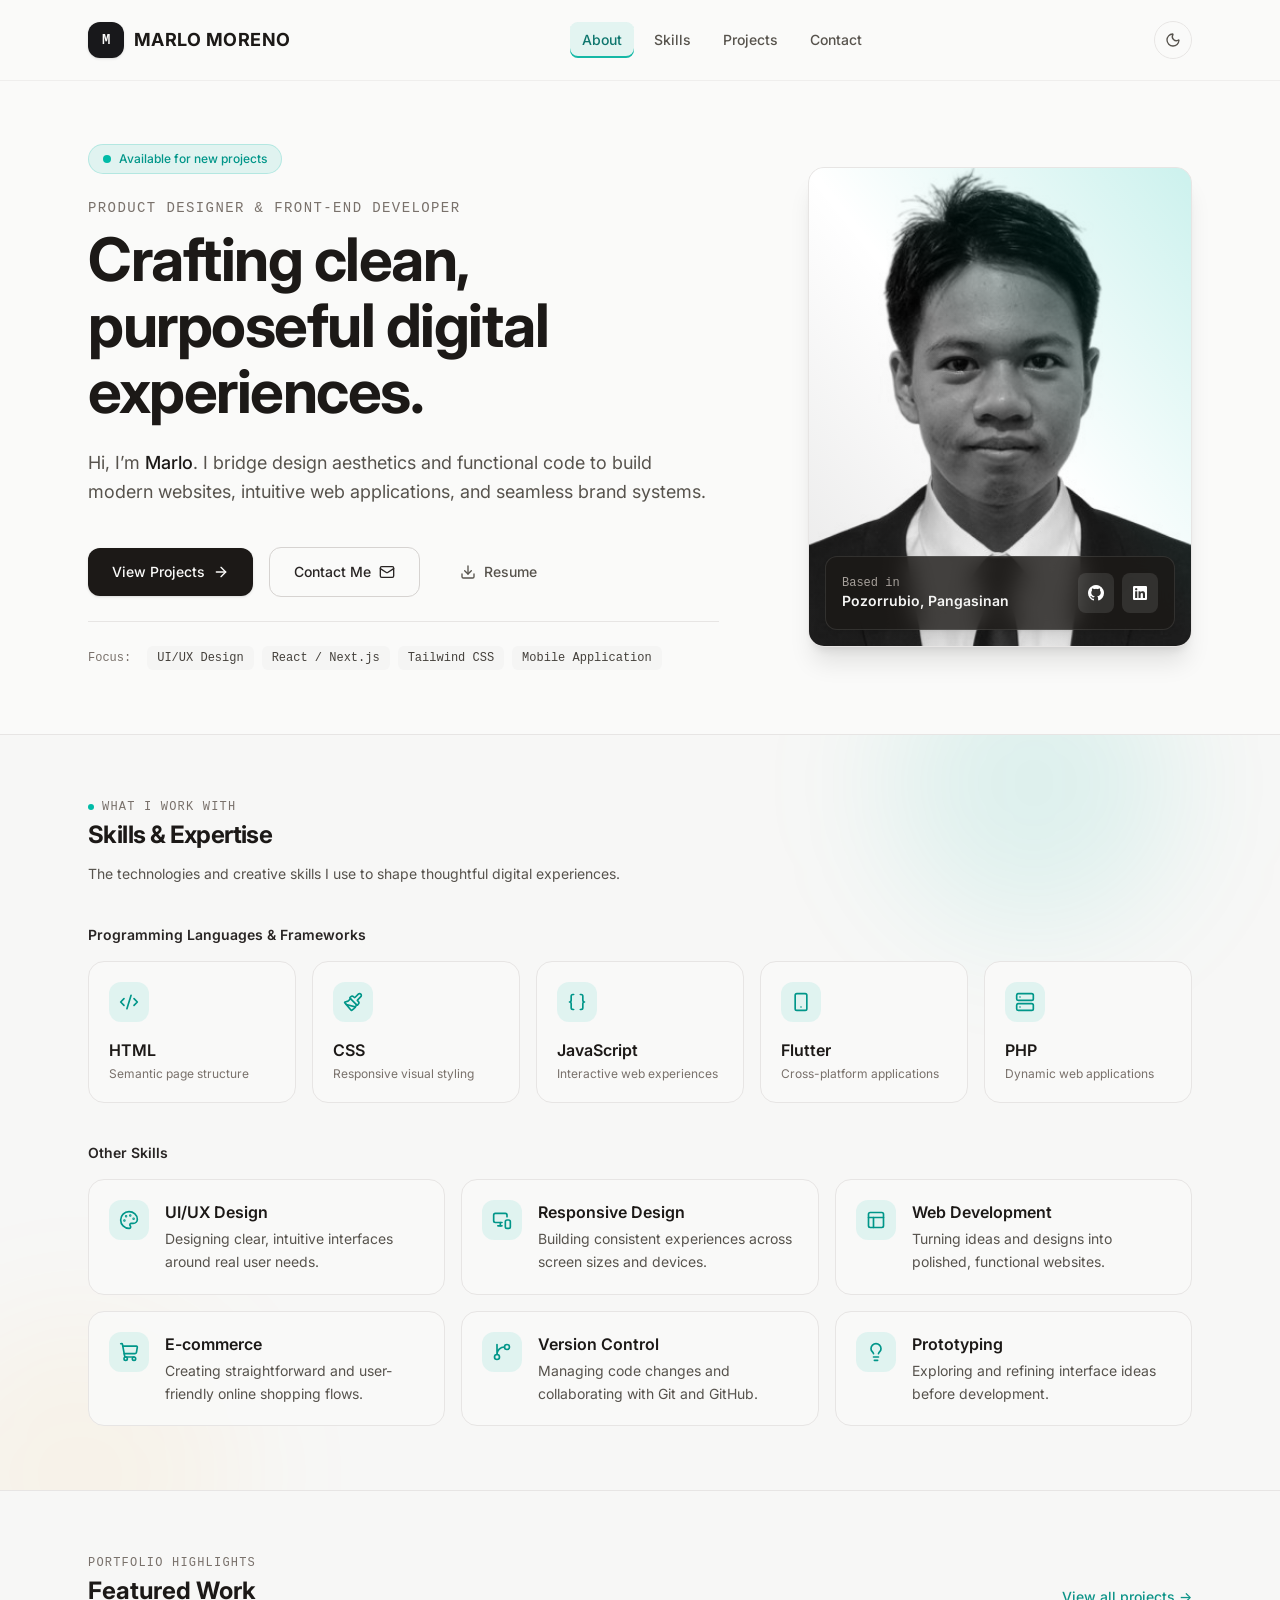
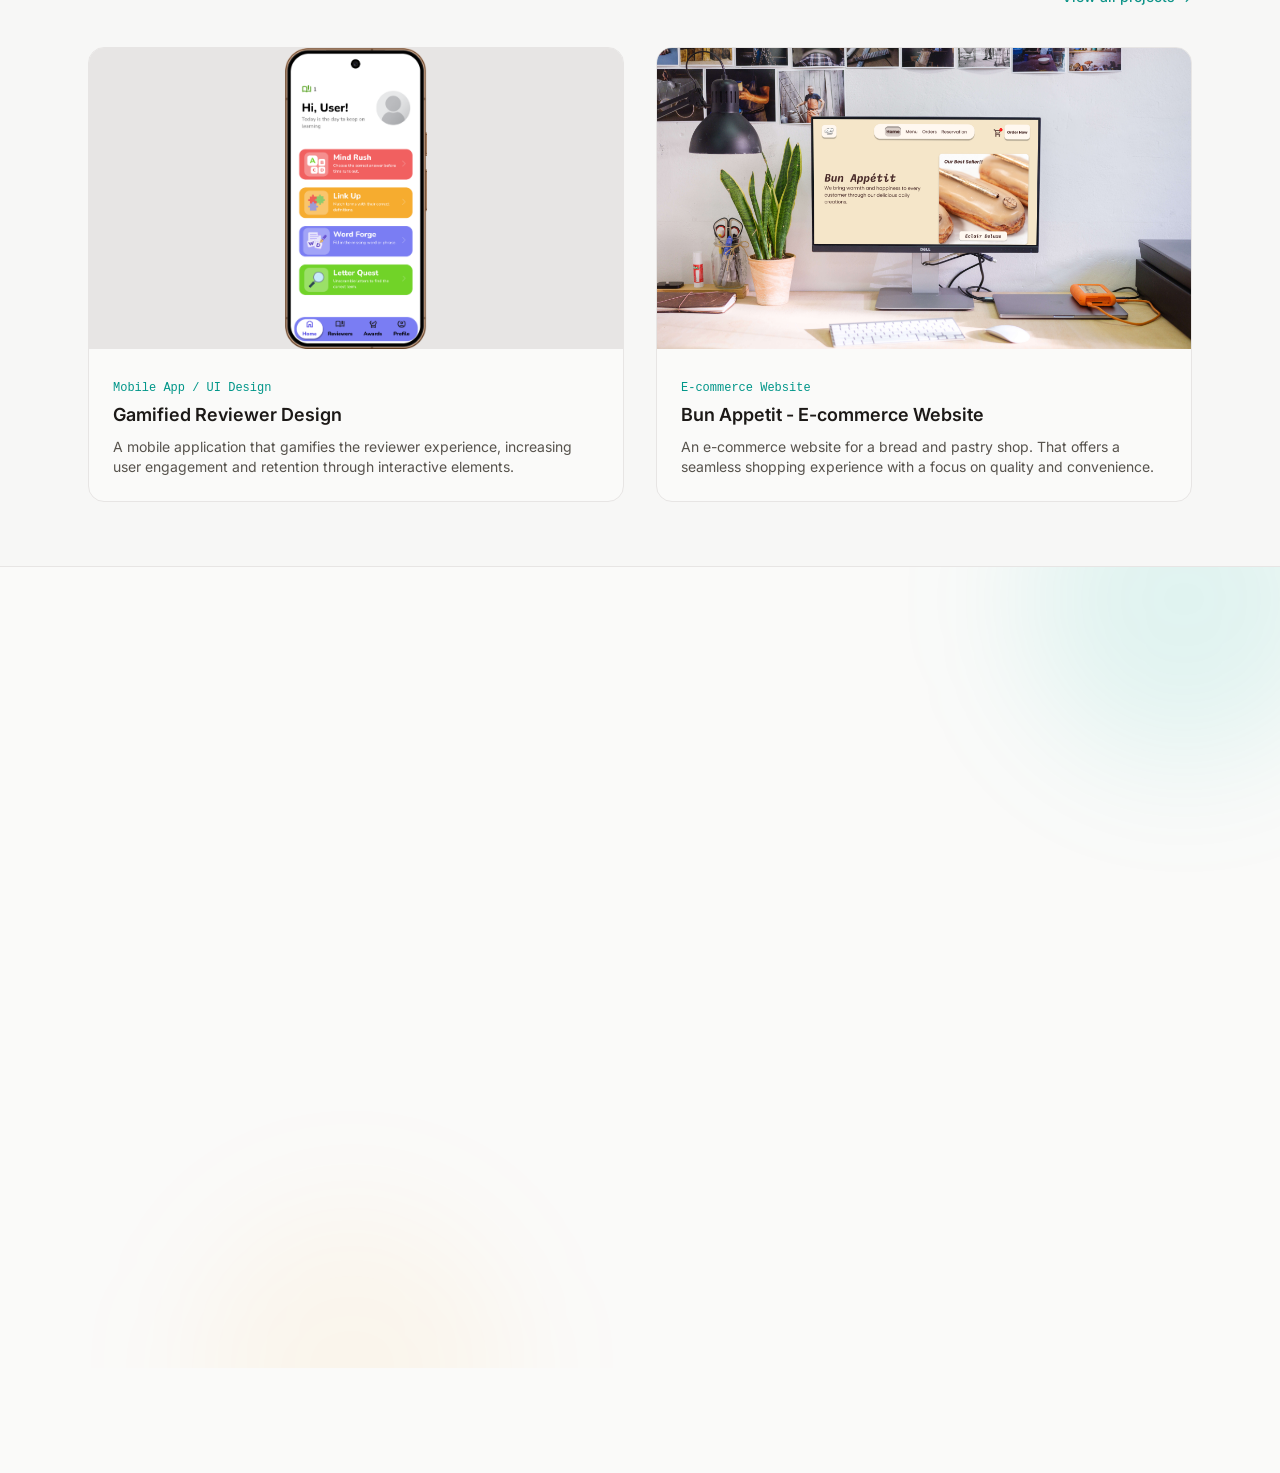
==== commit e1cc288b: "Final output" ====
--- a/index.html
+++ b/index.html
@@ -21,18 +21,55 @@
     <!-- Vite Assets -->
     <link rel="stylesheet" href="assets/tailwind.css">
     <link rel="stylesheet" href="assets/icons.css">
+    <style>
+        header nav a[href^="#"] {
+            border-radius: 0.5rem;
+            transition: color 150ms ease, background-color 150ms ease, box-shadow 150ms ease;
+        }
+
+        header nav a[href^="#"]:focus-visible,
+        #mobileMenu a[href^="#"]:focus-visible {
+            outline: 2px solid #14b8a6;
+            outline-offset: 3px;
+        }
+
+        header nav a[href^="#"][aria-current="location"] {
+            background-color: rgb(20 184 166 / 0.1);
+            box-shadow: inset 0 -2px 0 #14b8a6;
+            color: #0f766e;
+            padding: 0.5rem 0.75rem;
+            margin-inline: -0.75rem;
+        }
+
+        .dark header nav a[href^="#"][aria-current="location"] {
+            color: #5eead4;
+        }
+
+        #mobileMenu a[href^="#"][aria-current="location"] {
+            border-left: 2px solid #14b8a6;
+            color: #0f766e;
+            padding-left: 0.625rem;
+        }
+
+        .dark #mobileMenu a[href^="#"][aria-current="location"] {
+            color: #5eead4;
+        }
+    </style>
     <script src="assets/app.js" defer></script>
 </head>
 
-<body class="bg-stone-50 dark:bg-zinc-950 text-stone-900 dark:text-zinc-100 font-sans antialiased min-h-screen transition-colors duration-200">
+<body
+    class="bg-stone-50 dark:bg-zinc-950 text-stone-900 dark:text-zinc-100 font-sans antialiased min-h-screen transition-colors duration-200">
 
     <!-- HEADER / NAVIGATION -->
-    <header class="fixed top-0 left-0 w-full z-50 glass-header border-b border-stone-200/60 dark:border-zinc-800/60 bg-stone-50/80 dark:bg-zinc-950/80 transition-colors duration-300">
+    <header
+        class="fixed top-0 left-0 w-full z-50 glass-header border-b border-stone-200/60 dark:border-zinc-800/60 bg-stone-50/80 dark:bg-zinc-950/80 transition-colors duration-300">
 
         <div class="max-w-6xl mx-auto px-6 h-20 flex items-center justify-between">
             <!-- Brand Logo / Name -->
             <a href="#" class="group flex items-center gap-2.5 text-lg font-bold tracking-tight">
-                <span class="w-9 h-9 rounded-xl bg-zinc-900 text-stone-50 dark:bg-stone-100 dark:text-zinc-900 flex items-center justify-center font-mono text-sm font-semibold group-hover:scale-105 transition-transform duration-300 shadow-sm">
+                <span
+                    class="w-9 h-9 rounded-xl bg-zinc-900 text-stone-50 dark:bg-stone-100 dark:text-zinc-900 flex items-center justify-center font-mono text-sm font-semibold group-hover:scale-105 transition-transform duration-300 shadow-sm">
                     M
                 </span>
                 <span class="tracking-wide">MARLO MORENO</span>
@@ -42,31 +79,39 @@
             <nav class="hidden md:flex items-center gap-8 text-sm font-medium text-stone-600 dark:text-zinc-400">
                 <a href="#about" class="hover:text-stone-900 dark:hover:text-stone-100 transition-colors">About</a>
                 <a href="#skills" class="hover:text-stone-900 dark:hover:text-stone-100 transition-colors">Skills</a>
-                <a href="#projects" class="hover:text-stone-900 dark:hover:text-stone-100 transition-colors">Projects</a>
+                <a href="#projects"
+                    class="hover:text-stone-900 dark:hover:text-stone-100 transition-colors">Projects</a>
                 <a href="#contact" class="hover:text-stone-900 dark:hover:text-stone-100 transition-colors">Contact</a>
             </nav>
 
             <!-- Actions (Theme Toggle & Mobile Menu) -->
             <div class="flex items-center gap-4">
                 <!-- Dark / Light Theme Toggle -->
-                <button id="themeToggleBtn" aria-label="Toggle Theme" class="p-2.5 rounded-full border border-stone-200 dark:border-zinc-800 text-stone-600 dark:text-zinc-400 hover:text-stone-900 dark:hover:text-stone-100 hover:bg-stone-100 dark:hover:bg-zinc-900 transition-all duration-200">
+                <button id="themeToggleBtn" aria-label="Toggle Theme"
+                    class="p-2.5 rounded-full border border-stone-200 dark:border-zinc-800 text-stone-600 dark:text-zinc-400 hover:text-stone-900 dark:hover:text-stone-100 hover:bg-stone-100 dark:hover:bg-zinc-900 transition-all duration-200">
                     <i data-lucide="sun" class="w-4 h-4 hidden dark:block"></i>
                     <i data-lucide="moon" class="w-4 h-4 block dark:hidden"></i>
                 </button>
 
                 <!-- Mobile Navigation Toggle -->
-                <button id="mobileMenuBtn" aria-label="Toggle Navigation Menu" class="md:hidden p-2.5 rounded-xl border border-stone-200 dark:border-zinc-800 text-stone-600 dark:text-zinc-400 hover:text-stone-900 dark:hover:text-stone-100">
+                <button id="mobileMenuBtn" aria-label="Toggle Navigation Menu"
+                    class="md:hidden p-2.5 rounded-xl border border-stone-200 dark:border-zinc-800 text-stone-600 dark:text-zinc-400 hover:text-stone-900 dark:hover:text-stone-100">
                     <i data-lucide="menu" class="w-5 h-5"></i>
                 </button>
             </div>
         </div>
 
         <!-- Mobile Menu Drawer -->
-        <div id="mobileMenu" class="hidden md:hidden border-b border-stone-200 dark:border-zinc-800 bg-stone-50 dark:bg-zinc-950 px-6 py-4 space-y-3">
-            <a href="#about" class="block text-sm font-medium text-stone-600 dark:text-zinc-400 hover:text-stone-900 dark:hover:text-stone-100 py-1">About</a>
-            <a href="#skills" class="block text-sm font-medium text-stone-600 dark:text-zinc-400 hover:text-stone-900 dark:hover:text-stone-100 py-1">Skills</a>
-            <a href="#projects" class="block text-sm font-medium text-stone-600 dark:text-zinc-400 hover:text-stone-900 dark:hover:text-stone-100 py-1">Projects</a>
-            <a href="#contact" class="block text-sm font-medium text-stone-600 dark:text-zinc-400 hover:text-stone-900 dark:hover:text-stone-100 py-1">Contact</a>
+        <div id="mobileMenu"
+            class="hidden md:hidden border-b border-stone-200 dark:border-zinc-800 bg-stone-50 dark:bg-zinc-950 px-6 py-4 space-y-3">
+            <a href="#about"
+                class="block text-sm font-medium text-stone-600 dark:text-zinc-400 hover:text-stone-900 dark:hover:text-stone-100 py-1">About</a>
+            <a href="#skills"
+                class="block text-sm font-medium text-stone-600 dark:text-zinc-400 hover:text-stone-900 dark:hover:text-stone-100 py-1">Skills</a>
+            <a href="#projects"
+                class="block text-sm font-medium text-stone-600 dark:text-zinc-400 hover:text-stone-900 dark:hover:text-stone-100 py-1">Projects</a>
+            <a href="#contact"
+                class="block text-sm font-medium text-stone-600 dark:text-zinc-400 hover:text-stone-900 dark:hover:text-stone-100 py-1">Contact</a>
         </div>
     </header>
 
@@ -79,7 +124,8 @@
                 <div class="lg:col-span-7 flex flex-col items-start space-y-6">
 
                     <!-- Availability Badge -->
-                    <div class="inline-flex items-center gap-2 px-3.5 py-1.5 rounded-full border border-teal-500/20 bg-teal-500/10 text-teal-600 dark:text-teal-400 text-xs font-medium">
+                    <div
+                        class="inline-flex items-center gap-2 px-3.5 py-1.5 rounded-full border border-teal-500/20 bg-teal-500/10 text-teal-600 dark:text-teal-400 text-xs font-medium">
                         <span class="w-2 h-2 rounded-full bg-teal-500 animate-pulse"></span>
                         Available for new projects
                     </div>
@@ -89,73 +135,94 @@
                         <h2 class="text-sm uppercase tracking-widest font-mono text-stone-500 dark:text-zinc-400 mb-2">
                             Product Designer & Front-End Developer
                         </h2>
-                        <h1 class="text-4xl sm:text-5xl lg:text-6xl font-bold tracking-tight text-stone-900 dark:text-white leading-[1.1]">
+                        <h1
+                            class="text-4xl sm:text-5xl lg:text-6xl font-bold tracking-tight text-stone-900 dark:text-white leading-[1.1]">
                             Crafting clean, purposeful digital experiences.
                         </h1>
                     </div>
 
                     <!-- Short Introduction / Tagline -->
-                    <p class="text-base sm:text-lg text-stone-600 dark:text-zinc-400 leading-relaxed max-w-2xl font-normal">
-                        Hi, I’m <span class="text-stone-900 dark:text-zinc-100 font-medium">Marlo</span>. I bridge design aesthetics and functional code to build modern websites, intuitive web applications, and seamless brand systems.
+                    <p
+                        class="text-base sm:text-lg text-stone-600 dark:text-zinc-400 leading-relaxed max-w-2xl font-normal">
+                        Hi, I’m <span class="text-stone-900 dark:text-zinc-100 font-medium">Marlo</span>. I bridge
+                        design aesthetics and functional code to build modern websites, intuitive web applications, and
+                        seamless brand systems.
                     </p>
 
                     <!-- Call-to-action Buttons -->
                     <div class="pt-4 flex flex-wrap items-center gap-4 w-full sm:w-auto">
                         <!-- Primary CTA: View Projects -->
-                        <a href="#projects" class="w-full sm:w-auto inline-flex items-center justify-center gap-2 px-6 py-3.5 rounded-xl bg-stone-900 dark:bg-stone-100 text-stone-50 dark:text-zinc-900 font-medium text-sm hover:bg-stone-800 dark:hover:bg-white transition-all shadow-sm hover:shadow-md hover:-translate-y-0.5">
+                        <a href="#projects"
+                            class="w-full sm:w-auto inline-flex items-center justify-center gap-2 px-6 py-3.5 rounded-xl bg-stone-900 dark:bg-stone-100 text-stone-50 dark:text-zinc-900 font-medium text-sm hover:bg-stone-800 dark:hover:bg-white transition-all shadow-sm hover:shadow-md hover:-translate-y-0.5">
                             <span>View Projects</span>
                             <i data-lucide="arrow-right" class="w-4 h-4"></i>
                         </a>
 
                         <!-- Secondary CTA: Contact Me -->
-                        <a href="#contact" class="w-full sm:w-auto inline-flex items-center justify-center gap-2 px-6 py-3.5 rounded-xl border border-stone-300 dark:border-zinc-800 bg-transparent text-stone-800 dark:text-zinc-200 font-medium text-sm hover:bg-stone-100 dark:hover:bg-zinc-900 transition-all hover:-translate-y-0.5">
+                        <a href="#contact"
+                            class="w-full sm:w-auto inline-flex items-center justify-center gap-2 px-6 py-3.5 rounded-xl border border-stone-300 dark:border-zinc-800 bg-transparent text-stone-800 dark:text-zinc-200 font-medium text-sm hover:bg-stone-100 dark:hover:bg-zinc-900 transition-all hover:-translate-y-0.5">
                             <span>Contact Me</span>
                             <i data-lucide="mail" class="w-4 h-4"></i>
                         </a>
 
                         <!-- Tertiary CTA: Download Resume -->
-                        <a href="assets/resume/Marlo-Moreno-Resume.pdf" download id="downloadResumeBtn" class="w-full sm:w-auto inline-flex items-center justify-center gap-2 px-6 py-3.5 rounded-xl text-stone-600 dark:text-zinc-400 hover:text-stone-900 dark:hover:text-stone-100 font-medium text-sm transition-colors group">
-                            <i data-lucide="download" class="w-4 h-4 group-hover:translate-y-0.5 transition-transform"></i>
+                        <a href="assets/resume/Marlo-Moreno-Resume.pdf" download id="downloadResumeBtn"
+                            class="w-full sm:w-auto inline-flex items-center justify-center gap-2 px-6 py-3.5 rounded-xl text-stone-600 dark:text-zinc-400 hover:text-stone-900 dark:hover:text-stone-100 font-medium text-sm transition-colors group">
+                            <i data-lucide="download"
+                                class="w-4 h-4 group-hover:translate-y-0.5 transition-transform"></i>
                             <span>Resume</span>
                         </a>
                     </div>
 
                     <!-- Tech Stack / Skills Pills -->
-                    <div class="pt-6 border-t border-stone-200 dark:border-zinc-800 w-full flex flex-wrap items-center gap-2 text-xs text-stone-500 dark:text-zinc-500 font-mono">
+                    <div
+                        class="pt-6 border-t border-stone-200 dark:border-zinc-800 w-full flex flex-wrap items-center gap-2 text-xs text-stone-500 dark:text-zinc-500 font-mono">
                         <span class="mr-2">Focus:</span>
-                        <span class="px-2.5 py-1 rounded-md bg-stone-100 dark:bg-zinc-900 text-stone-700 dark:text-zinc-300">UI/UX Design</span>
-                        <span class="px-2.5 py-1 rounded-md bg-stone-100 dark:bg-zinc-900 text-stone-700 dark:text-zinc-300">React / Next.js</span>
-                        <span class="px-2.5 py-1 rounded-md bg-stone-100 dark:bg-zinc-900 text-stone-700 dark:text-zinc-300">Tailwind CSS</span>
-                        <span class="px-2.5 py-1 rounded-md bg-stone-100 dark:bg-zinc-900 text-stone-700 dark:text-zinc-300">Mobile Application</span>
+                        <span
+                            class="px-2.5 py-1 rounded-md bg-stone-100 dark:bg-zinc-900 text-stone-700 dark:text-zinc-300">UI/UX
+                            Design</span>
+                        <span
+                            class="px-2.5 py-1 rounded-md bg-stone-100 dark:bg-zinc-900 text-stone-700 dark:text-zinc-300">React
+                            / Next.js</span>
+                        <span
+                            class="px-2.5 py-1 rounded-md bg-stone-100 dark:bg-zinc-900 text-stone-700 dark:text-zinc-300">Tailwind
+                            CSS</span>
+                        <span
+                            class="px-2.5 py-1 rounded-md bg-stone-100 dark:bg-zinc-900 text-stone-700 dark:text-zinc-300">Mobile
+                            Application</span>
                     </div>
 
                 </div>
 
                 <!-- Right Column: Profile Photo / Branding Image -->
                 <div class="lg:col-span-5 flex justify-center lg:justify-end">
-                    <div class="relative w-full max-w-sm aspect-[4/5] rounded-2xl overflow-hidden bg-stone-200 dark:bg-zinc-900 border border-stone-200 dark:border-zinc-800 shadow-xl group">
+                    <div
+                        class="relative w-full max-w-sm aspect-[4/5] rounded-2xl overflow-hidden bg-stone-200 dark:bg-zinc-900 border border-stone-200 dark:border-zinc-800 shadow-xl group">
 
                         <!-- Background Decorative Accent -->
-                        <div class="absolute inset-0 bg-gradient-to-tr from-stone-900/10 via-transparent to-teal-500/20 dark:from-zinc-950/40 dark:to-teal-500/10 z-10 pointer-events-none"></div>
+                        <div
+                            class="absolute inset-0 bg-gradient-to-tr from-stone-900/10 via-transparent to-teal-500/20 dark:from-zinc-950/40 dark:to-teal-500/10 z-10 pointer-events-none">
+                        </div>
 
                         <!-- Profile Image Placeholder -->
-                        <img
-                            src="assets/images/profile-image.jpg"
-                            alt="Marlo Moreno - Profile"
+                        <img src="assets/images/profile-image.jpg" alt="Marlo Moreno - Profile"
                             class="w-full h-full object-cover object-center grayscale hover:grayscale-0 transition-all duration-700 ease-out group-hover:scale-105"
                             onerror="this.onerror=null; this.src='https://placehold.co/600x750/1c1917/fafaf9?text=Marlo+Moreno';" />
 
                         <!-- Floating Minimalist Card -->
-                        <div class="absolute bottom-4 left-4 right-4 z-20 p-4 rounded-xl glass-header bg-stone-900/80 dark:bg-zinc-950/80 text-white border border-white/10 shadow-lg backdrop-blur-md flex items-center justify-between">
+                        <div
+                            class="absolute bottom-4 left-4 right-4 z-20 p-4 rounded-xl glass-header bg-stone-900/80 dark:bg-zinc-950/80 text-white border border-white/10 shadow-lg backdrop-blur-md flex items-center justify-between">
                             <div>
                                 <p class="text-xs text-stone-400 font-mono">Based in</p>
                                 <p class="text-sm font-semibold text-stone-100">Pozorrubio, Pangasinan</p>
                             </div>
                             <div class="flex gap-2">
-                                <a href="#" aria-label="GitHub Profile" class="p-2 rounded-lg bg-white/10 hover:bg-white/20 text-white transition-colors">
+                                <a href="https://github.com/marlovmoreno9139147-del" aria-label="GitHub Profile"
+                                    class="p-2 rounded-lg bg-white/10 hover:bg-white/20 text-white transition-colors">
                                     <i class="fa-brands fa-github w-4 h-4" aria-hidden="true"></i>
                                 </a>
-                                <a href="#" aria-label="LinkedIn Profile" class="p-2 rounded-lg bg-white/10 hover:bg-white/20 text-white transition-colors">
+                                <a href="https://linkedin.com/in/marlo-moreno-374591391" aria-label="LinkedIn Profile"
+                                    class="p-2 rounded-lg bg-white/10 hover:bg-white/20 text-white transition-colors">
                                     <i class="fa-brands fa-linkedin w-4 h-4" aria-hidden="true"></i>
                                 </a>
                             </div>
@@ -169,66 +236,90 @@
     </main>
 
     <!-- SKILLS -->
-    <section id="skills" class="relative isolate overflow-hidden py-16 border-t border-stone-200 dark:border-zinc-900 bg-stone-100/50 dark:bg-zinc-900/30 scroll-mt-20">
-        <div aria-hidden="true" class="pointer-events-none absolute -top-24 right-[8%] h-72 w-72 rounded-full bg-teal-500/10 blur-3xl"></div>
-        <div aria-hidden="true" class="pointer-events-none absolute -bottom-36 -left-20 h-80 w-80 rounded-full bg-amber-500/5 blur-3xl"></div>
+    <section id="skills"
+        class="relative isolate overflow-hidden py-16 border-t border-stone-200 dark:border-zinc-900 bg-stone-100/50 dark:bg-zinc-900/30 scroll-mt-20">
+        <div aria-hidden="true"
+            class="pointer-events-none absolute -top-24 right-[8%] h-72 w-72 rounded-full bg-teal-500/10 blur-3xl">
+        </div>
+        <div aria-hidden="true"
+            class="pointer-events-none absolute -bottom-36 -left-20 h-80 w-80 rounded-full bg-amber-500/5 blur-3xl">
+        </div>
         <div class="relative z-10 max-w-6xl mx-auto px-6">
             <div class="mb-10 max-w-2xl">
-                <h2 class="flex items-center gap-2 text-xs uppercase font-mono tracking-widest text-stone-500 dark:text-zinc-400 mb-1">
+                <h2
+                    class="flex items-center gap-2 text-xs uppercase font-mono tracking-widest text-stone-500 dark:text-zinc-400 mb-1">
                     <span class="h-1.5 w-1.5 rounded-full bg-teal-500"></span>
                     What I Work With
                 </h2>
-                <h3 class="text-2xl font-bold tracking-tight text-stone-900 dark:text-stone-100">Skills &amp; Expertise</h3>
-                <p class="mt-3 text-sm leading-relaxed text-stone-600 dark:text-zinc-400">The technologies and creative skills I use to shape thoughtful digital experiences.</p>
+                <h3 class="text-2xl font-bold tracking-tight text-stone-900 dark:text-stone-100">Skills &amp; Expertise
+                </h3>
+                <p class="mt-3 text-sm leading-relaxed text-stone-600 dark:text-zinc-400">The technologies and creative
+                    skills I use to shape thoughtful digital experiences.</p>
             </div>
 
             <div class="mb-10">
-                <h4 class="mb-4 text-sm font-semibold text-stone-800 dark:text-zinc-200">Programming Languages &amp; Frameworks</h4>
+                <h4 class="mb-4 text-sm font-semibold text-stone-800 dark:text-zinc-200">Programming Languages &amp;
+                    Frameworks</h4>
                 <div class="grid grid-cols-2 sm:grid-cols-3 lg:grid-cols-5 gap-4">
-                    <div class="group relative isolate overflow-hidden rounded-2xl border border-stone-200 dark:border-zinc-800 bg-stone-50/90 dark:bg-zinc-950/90 p-5 transition-all duration-300 hover:-translate-y-1 hover:border-teal-500/50 hover:shadow-xl hover:shadow-teal-950/5 dark:hover:shadow-black/20 motion-reduce:transition-none motion-reduce:hover:transform-none">
-                        <span aria-hidden="true" class="pointer-events-none absolute inset-0 bg-gradient-to-br from-teal-500/10 via-transparent to-transparent opacity-0 transition-opacity duration-300 group-hover:opacity-100 motion-reduce:transition-none"></span>
-                        <div class="relative">
-                            <span class="mb-4 flex h-10 w-10 items-center justify-center rounded-xl bg-teal-500/10 text-teal-600 transition-transform duration-300 group-hover:scale-110 group-hover:-rotate-3 dark:text-teal-400 motion-reduce:transition-none">
+                    <div
+                        class="group relative isolate overflow-hidden rounded-2xl border border-stone-200 dark:border-zinc-800 bg-stone-50/90 dark:bg-zinc-950/90 p-5 transition-all duration-300 hover:-translate-y-1 hover:border-teal-500/50 hover:shadow-xl hover:shadow-teal-950/5 dark:hover:shadow-black/20 motion-reduce:transition-none motion-reduce:hover:transform-none">
+                        <span aria-hidden="true"
+                            class="pointer-events-none absolute inset-0 bg-gradient-to-br from-teal-500/10 via-transparent to-transparent opacity-0 transition-opacity duration-300 group-hover:opacity-100 motion-reduce:transition-none"></span>
+                        <div class="relative">
+                            <span
+                                class="mb-4 flex h-10 w-10 items-center justify-center rounded-xl bg-teal-500/10 text-teal-600 transition-transform duration-300 group-hover:scale-110 group-hover:-rotate-3 dark:text-teal-400 motion-reduce:transition-none">
                                 <i data-lucide="code-xml" class="w-5 h-5"></i>
                             </span>
                             <h5 class="font-semibold text-stone-900 dark:text-stone-100">HTML</h5>
                             <p class="mt-1 text-xs text-stone-500 dark:text-zinc-500">Semantic page structure</p>
                         </div>
                     </div>
-                    <div class="group relative isolate overflow-hidden rounded-2xl border border-stone-200 dark:border-zinc-800 bg-stone-50/90 dark:bg-zinc-950/90 p-5 transition-all duration-300 hover:-translate-y-1 hover:border-teal-500/50 hover:shadow-xl hover:shadow-teal-950/5 dark:hover:shadow-black/20 motion-reduce:transition-none motion-reduce:hover:transform-none">
-                        <span aria-hidden="true" class="pointer-events-none absolute inset-0 bg-gradient-to-br from-teal-500/10 via-transparent to-transparent opacity-0 transition-opacity duration-300 group-hover:opacity-100 motion-reduce:transition-none"></span>
-                        <div class="relative">
-                            <span class="mb-4 flex h-10 w-10 items-center justify-center rounded-xl bg-teal-500/10 text-teal-600 transition-transform duration-300 group-hover:scale-110 group-hover:-rotate-3 dark:text-teal-400 motion-reduce:transition-none">
+                    <div
+                        class="group relative isolate overflow-hidden rounded-2xl border border-stone-200 dark:border-zinc-800 bg-stone-50/90 dark:bg-zinc-950/90 p-5 transition-all duration-300 hover:-translate-y-1 hover:border-teal-500/50 hover:shadow-xl hover:shadow-teal-950/5 dark:hover:shadow-black/20 motion-reduce:transition-none motion-reduce:hover:transform-none">
+                        <span aria-hidden="true"
+                            class="pointer-events-none absolute inset-0 bg-gradient-to-br from-teal-500/10 via-transparent to-transparent opacity-0 transition-opacity duration-300 group-hover:opacity-100 motion-reduce:transition-none"></span>
+                        <div class="relative">
+                            <span
+                                class="mb-4 flex h-10 w-10 items-center justify-center rounded-xl bg-teal-500/10 text-teal-600 transition-transform duration-300 group-hover:scale-110 group-hover:-rotate-3 dark:text-teal-400 motion-reduce:transition-none">
                                 <i data-lucide="paintbrush" class="w-5 h-5"></i>
                             </span>
                             <h5 class="font-semibold text-stone-900 dark:text-stone-100">CSS</h5>
                             <p class="mt-1 text-xs text-stone-500 dark:text-zinc-500">Responsive visual styling</p>
                         </div>
                     </div>
-                    <div class="group relative isolate overflow-hidden rounded-2xl border border-stone-200 dark:border-zinc-800 bg-stone-50/90 dark:bg-zinc-950/90 p-5 transition-all duration-300 hover:-translate-y-1 hover:border-teal-500/50 hover:shadow-xl hover:shadow-teal-950/5 dark:hover:shadow-black/20 motion-reduce:transition-none motion-reduce:hover:transform-none">
-                        <span aria-hidden="true" class="pointer-events-none absolute inset-0 bg-gradient-to-br from-teal-500/10 via-transparent to-transparent opacity-0 transition-opacity duration-300 group-hover:opacity-100 motion-reduce:transition-none"></span>
-                        <div class="relative">
-                            <span class="mb-4 flex h-10 w-10 items-center justify-center rounded-xl bg-teal-500/10 text-teal-600 transition-transform duration-300 group-hover:scale-110 group-hover:-rotate-3 dark:text-teal-400 motion-reduce:transition-none">
+                    <div
+                        class="group relative isolate overflow-hidden rounded-2xl border border-stone-200 dark:border-zinc-800 bg-stone-50/90 dark:bg-zinc-950/90 p-5 transition-all duration-300 hover:-translate-y-1 hover:border-teal-500/50 hover:shadow-xl hover:shadow-teal-950/5 dark:hover:shadow-black/20 motion-reduce:transition-none motion-reduce:hover:transform-none">
+                        <span aria-hidden="true"
+                            class="pointer-events-none absolute inset-0 bg-gradient-to-br from-teal-500/10 via-transparent to-transparent opacity-0 transition-opacity duration-300 group-hover:opacity-100 motion-reduce:transition-none"></span>
+                        <div class="relative">
+                            <span
+                                class="mb-4 flex h-10 w-10 items-center justify-center rounded-xl bg-teal-500/10 text-teal-600 transition-transform duration-300 group-hover:scale-110 group-hover:-rotate-3 dark:text-teal-400 motion-reduce:transition-none">
                                 <i data-lucide="braces" class="w-5 h-5"></i>
                             </span>
                             <h5 class="font-semibold text-stone-900 dark:text-stone-100">JavaScript</h5>
                             <p class="mt-1 text-xs text-stone-500 dark:text-zinc-500">Interactive web experiences</p>
                         </div>
                     </div>
-                    <div class="group relative isolate overflow-hidden rounded-2xl border border-stone-200 dark:border-zinc-800 bg-stone-50/90 dark:bg-zinc-950/90 p-5 transition-all duration-300 hover:-translate-y-1 hover:border-teal-500/50 hover:shadow-xl hover:shadow-teal-950/5 dark:hover:shadow-black/20 motion-reduce:transition-none motion-reduce:hover:transform-none">
-                        <span aria-hidden="true" class="pointer-events-none absolute inset-0 bg-gradient-to-br from-teal-500/10 via-transparent to-transparent opacity-0 transition-opacity duration-300 group-hover:opacity-100 motion-reduce:transition-none"></span>
-                        <div class="relative">
-                            <span class="mb-4 flex h-10 w-10 items-center justify-center rounded-xl bg-teal-500/10 text-teal-600 transition-transform duration-300 group-hover:scale-110 group-hover:-rotate-3 dark:text-teal-400 motion-reduce:transition-none">
+                    <div
+                        class="group relative isolate overflow-hidden rounded-2xl border border-stone-200 dark:border-zinc-800 bg-stone-50/90 dark:bg-zinc-950/90 p-5 transition-all duration-300 hover:-translate-y-1 hover:border-teal-500/50 hover:shadow-xl hover:shadow-teal-950/5 dark:hover:shadow-black/20 motion-reduce:transition-none motion-reduce:hover:transform-none">
+                        <span aria-hidden="true"
+                            class="pointer-events-none absolute inset-0 bg-gradient-to-br from-teal-500/10 via-transparent to-transparent opacity-0 transition-opacity duration-300 group-hover:opacity-100 motion-reduce:transition-none"></span>
+                        <div class="relative">
+                            <span
+                                class="mb-4 flex h-10 w-10 items-center justify-center rounded-xl bg-teal-500/10 text-teal-600 transition-transform duration-300 group-hover:scale-110 group-hover:-rotate-3 dark:text-teal-400 motion-reduce:transition-none">
                                 <i data-lucide="smartphone" class="w-5 h-5"></i>
                             </span>
                             <h5 class="font-semibold text-stone-900 dark:text-stone-100">Flutter</h5>
                             <p class="mt-1 text-xs text-stone-500 dark:text-zinc-500">Cross-platform applications</p>
                         </div>
                     </div>
-                    <div class="group relative isolate overflow-hidden rounded-2xl border border-stone-200 dark:border-zinc-800 bg-stone-50/90 dark:bg-zinc-950/90 p-5 transition-all duration-300 hover:-translate-y-1 hover:border-teal-500/50 hover:shadow-xl hover:shadow-teal-950/5 dark:hover:shadow-black/20 motion-reduce:transition-none motion-reduce:hover:transform-none">
-                        <span aria-hidden="true" class="pointer-events-none absolute inset-0 bg-gradient-to-br from-teal-500/10 via-transparent to-transparent opacity-0 transition-opacity duration-300 group-hover:opacity-100 motion-reduce:transition-none"></span>
-                        <div class="relative">
-                            <span class="mb-4 flex h-10 w-10 items-center justify-center rounded-xl bg-teal-500/10 text-teal-600 transition-transform duration-300 group-hover:scale-110 group-hover:-rotate-3 dark:text-teal-400 motion-reduce:transition-none">
+                    <div
+                        class="group relative isolate overflow-hidden rounded-2xl border border-stone-200 dark:border-zinc-800 bg-stone-50/90 dark:bg-zinc-950/90 p-5 transition-all duration-300 hover:-translate-y-1 hover:border-teal-500/50 hover:shadow-xl hover:shadow-teal-950/5 dark:hover:shadow-black/20 motion-reduce:transition-none motion-reduce:hover:transform-none">
+                        <span aria-hidden="true"
+                            class="pointer-events-none absolute inset-0 bg-gradient-to-br from-teal-500/10 via-transparent to-transparent opacity-0 transition-opacity duration-300 group-hover:opacity-100 motion-reduce:transition-none"></span>
+                        <div class="relative">
+                            <span
+                                class="mb-4 flex h-10 w-10 items-center justify-center rounded-xl bg-teal-500/10 text-teal-600 transition-transform duration-300 group-hover:scale-110 group-hover:-rotate-3 dark:text-teal-400 motion-reduce:transition-none">
                                 <i data-lucide="server" class="w-5 h-5"></i>
                             </span>
                             <h5 class="font-semibold text-stone-900 dark:text-stone-100">PHP</h5>
@@ -241,64 +332,88 @@
             <div>
                 <h4 class="mb-4 text-sm font-semibold text-stone-800 dark:text-zinc-200">Other Skills</h4>
                 <div class="grid grid-cols-1 sm:grid-cols-2 lg:grid-cols-3 gap-4">
-                    <div class="group relative isolate flex gap-4 overflow-hidden rounded-2xl border border-stone-200 dark:border-zinc-800 bg-stone-50/90 dark:bg-zinc-950/90 p-5 transition-all duration-300 hover:-translate-y-1 hover:border-teal-500/50 hover:shadow-lg hover:shadow-teal-950/5 dark:hover:shadow-black/20 motion-reduce:transition-none motion-reduce:hover:transform-none">
-                        <span aria-hidden="true" class="pointer-events-none absolute inset-0 bg-gradient-to-br from-teal-500/10 via-transparent to-transparent opacity-0 transition-opacity duration-300 group-hover:opacity-100 motion-reduce:transition-none"></span>
-                        <span class="relative flex w-10 h-10 shrink-0 items-center justify-center rounded-xl bg-teal-500/10 transition-transform duration-300 group-hover:scale-110 group-hover:-rotate-3 motion-reduce:transition-none">
+                    <div
+                        class="group relative isolate flex gap-4 overflow-hidden rounded-2xl border border-stone-200 dark:border-zinc-800 bg-stone-50/90 dark:bg-zinc-950/90 p-5 transition-all duration-300 hover:-translate-y-1 hover:border-teal-500/50 hover:shadow-lg hover:shadow-teal-950/5 dark:hover:shadow-black/20 motion-reduce:transition-none motion-reduce:hover:transform-none">
+                        <span aria-hidden="true"
+                            class="pointer-events-none absolute inset-0 bg-gradient-to-br from-teal-500/10 via-transparent to-transparent opacity-0 transition-opacity duration-300 group-hover:opacity-100 motion-reduce:transition-none"></span>
+                        <span
+                            class="relative flex w-10 h-10 shrink-0 items-center justify-center rounded-xl bg-teal-500/10 transition-transform duration-300 group-hover:scale-110 group-hover:-rotate-3 motion-reduce:transition-none">
                             <i data-lucide="palette" class="w-5 h-5 text-teal-600 dark:text-teal-400"></i>
                         </span>
                         <div class="relative">
                             <h5 class="font-semibold text-stone-900 dark:text-stone-100">UI/UX Design</h5>
-                            <p class="mt-1 text-sm leading-relaxed text-stone-600 dark:text-zinc-400">Designing clear, intuitive interfaces around real user needs.</p>
-                        </div>
-                    </div>
-                    <div class="group relative isolate flex gap-4 overflow-hidden rounded-2xl border border-stone-200 dark:border-zinc-800 bg-stone-50/90 dark:bg-zinc-950/90 p-5 transition-all duration-300 hover:-translate-y-1 hover:border-teal-500/50 hover:shadow-lg hover:shadow-teal-950/5 dark:hover:shadow-black/20 motion-reduce:transition-none motion-reduce:hover:transform-none">
-                        <span aria-hidden="true" class="pointer-events-none absolute inset-0 bg-gradient-to-br from-teal-500/10 via-transparent to-transparent opacity-0 transition-opacity duration-300 group-hover:opacity-100 motion-reduce:transition-none"></span>
-                        <span class="relative flex w-10 h-10 shrink-0 items-center justify-center rounded-xl bg-teal-500/10 transition-transform duration-300 group-hover:scale-110 group-hover:-rotate-3 motion-reduce:transition-none">
+                            <p class="mt-1 text-sm leading-relaxed text-stone-600 dark:text-zinc-400">Designing clear,
+                                intuitive interfaces around real user needs.</p>
+                        </div>
+                    </div>
+                    <div
+                        class="group relative isolate flex gap-4 overflow-hidden rounded-2xl border border-stone-200 dark:border-zinc-800 bg-stone-50/90 dark:bg-zinc-950/90 p-5 transition-all duration-300 hover:-translate-y-1 hover:border-teal-500/50 hover:shadow-lg hover:shadow-teal-950/5 dark:hover:shadow-black/20 motion-reduce:transition-none motion-reduce:hover:transform-none">
+                        <span aria-hidden="true"
+                            class="pointer-events-none absolute inset-0 bg-gradient-to-br from-teal-500/10 via-transparent to-transparent opacity-0 transition-opacity duration-300 group-hover:opacity-100 motion-reduce:transition-none"></span>
+                        <span
+                            class="relative flex w-10 h-10 shrink-0 items-center justify-center rounded-xl bg-teal-500/10 transition-transform duration-300 group-hover:scale-110 group-hover:-rotate-3 motion-reduce:transition-none">
                             <i data-lucide="monitor-smartphone" class="w-5 h-5 text-teal-600 dark:text-teal-400"></i>
                         </span>
                         <div class="relative">
                             <h5 class="font-semibold text-stone-900 dark:text-stone-100">Responsive Design</h5>
-                            <p class="mt-1 text-sm leading-relaxed text-stone-600 dark:text-zinc-400">Building consistent experiences across screen sizes and devices.</p>
-                        </div>
-                    </div>
-                    <div class="group relative isolate flex gap-4 overflow-hidden rounded-2xl border border-stone-200 dark:border-zinc-800 bg-stone-50/90 dark:bg-zinc-950/90 p-5 transition-all duration-300 hover:-translate-y-1 hover:border-teal-500/50 hover:shadow-lg hover:shadow-teal-950/5 dark:hover:shadow-black/20 motion-reduce:transition-none motion-reduce:hover:transform-none">
-                        <span aria-hidden="true" class="pointer-events-none absolute inset-0 bg-gradient-to-br from-teal-500/10 via-transparent to-transparent opacity-0 transition-opacity duration-300 group-hover:opacity-100 motion-reduce:transition-none"></span>
-                        <span class="relative flex w-10 h-10 shrink-0 items-center justify-center rounded-xl bg-teal-500/10 transition-transform duration-300 group-hover:scale-110 group-hover:-rotate-3 motion-reduce:transition-none">
+                            <p class="mt-1 text-sm leading-relaxed text-stone-600 dark:text-zinc-400">Building
+                                consistent experiences across screen sizes and devices.</p>
+                        </div>
+                    </div>
+                    <div
+                        class="group relative isolate flex gap-4 overflow-hidden rounded-2xl border border-stone-200 dark:border-zinc-800 bg-stone-50/90 dark:bg-zinc-950/90 p-5 transition-all duration-300 hover:-translate-y-1 hover:border-teal-500/50 hover:shadow-lg hover:shadow-teal-950/5 dark:hover:shadow-black/20 motion-reduce:transition-none motion-reduce:hover:transform-none">
+                        <span aria-hidden="true"
+                            class="pointer-events-none absolute inset-0 bg-gradient-to-br from-teal-500/10 via-transparent to-transparent opacity-0 transition-opacity duration-300 group-hover:opacity-100 motion-reduce:transition-none"></span>
+                        <span
+                            class="relative flex w-10 h-10 shrink-0 items-center justify-center rounded-xl bg-teal-500/10 transition-transform duration-300 group-hover:scale-110 group-hover:-rotate-3 motion-reduce:transition-none">
                             <i data-lucide="panels-top-left" class="w-5 h-5 text-teal-600 dark:text-teal-400"></i>
                         </span>
                         <div class="relative">
                             <h5 class="font-semibold text-stone-900 dark:text-stone-100">Web Development</h5>
-                            <p class="mt-1 text-sm leading-relaxed text-stone-600 dark:text-zinc-400">Turning ideas and designs into polished, functional websites.</p>
-                        </div>
-                    </div>
-                    <div class="group relative isolate flex gap-4 overflow-hidden rounded-2xl border border-stone-200 dark:border-zinc-800 bg-stone-50/90 dark:bg-zinc-950/90 p-5 transition-all duration-300 hover:-translate-y-1 hover:border-teal-500/50 hover:shadow-lg hover:shadow-teal-950/5 dark:hover:shadow-black/20 motion-reduce:transition-none motion-reduce:hover:transform-none">
-                        <span aria-hidden="true" class="pointer-events-none absolute inset-0 bg-gradient-to-br from-teal-500/10 via-transparent to-transparent opacity-0 transition-opacity duration-300 group-hover:opacity-100 motion-reduce:transition-none"></span>
-                        <span class="relative flex w-10 h-10 shrink-0 items-center justify-center rounded-xl bg-teal-500/10 transition-transform duration-300 group-hover:scale-110 group-hover:-rotate-3 motion-reduce:transition-none">
+                            <p class="mt-1 text-sm leading-relaxed text-stone-600 dark:text-zinc-400">Turning ideas and
+                                designs into polished, functional websites.</p>
+                        </div>
+                    </div>
+                    <div
+                        class="group relative isolate flex gap-4 overflow-hidden rounded-2xl border border-stone-200 dark:border-zinc-800 bg-stone-50/90 dark:bg-zinc-950/90 p-5 transition-all duration-300 hover:-translate-y-1 hover:border-teal-500/50 hover:shadow-lg hover:shadow-teal-950/5 dark:hover:shadow-black/20 motion-reduce:transition-none motion-reduce:hover:transform-none">
+                        <span aria-hidden="true"
+                            class="pointer-events-none absolute inset-0 bg-gradient-to-br from-teal-500/10 via-transparent to-transparent opacity-0 transition-opacity duration-300 group-hover:opacity-100 motion-reduce:transition-none"></span>
+                        <span
+                            class="relative flex w-10 h-10 shrink-0 items-center justify-center rounded-xl bg-teal-500/10 transition-transform duration-300 group-hover:scale-110 group-hover:-rotate-3 motion-reduce:transition-none">
                             <i data-lucide="shopping-cart" class="w-5 h-5 text-teal-600 dark:text-teal-400"></i>
                         </span>
                         <div class="relative">
                             <h5 class="font-semibold text-stone-900 dark:text-stone-100">E-commerce</h5>
-                            <p class="mt-1 text-sm leading-relaxed text-stone-600 dark:text-zinc-400">Creating straightforward and user-friendly online shopping flows.</p>
-                        </div>
-                    </div>
-                    <div class="group relative isolate flex gap-4 overflow-hidden rounded-2xl border border-stone-200 dark:border-zinc-800 bg-stone-50/90 dark:bg-zinc-950/90 p-5 transition-all duration-300 hover:-translate-y-1 hover:border-teal-500/50 hover:shadow-lg hover:shadow-teal-950/5 dark:hover:shadow-black/20 motion-reduce:transition-none motion-reduce:hover:transform-none">
-                        <span aria-hidden="true" class="pointer-events-none absolute inset-0 bg-gradient-to-br from-teal-500/10 via-transparent to-transparent opacity-0 transition-opacity duration-300 group-hover:opacity-100 motion-reduce:transition-none"></span>
-                        <span class="relative flex w-10 h-10 shrink-0 items-center justify-center rounded-xl bg-teal-500/10 transition-transform duration-300 group-hover:scale-110 group-hover:-rotate-3 motion-reduce:transition-none">
+                            <p class="mt-1 text-sm leading-relaxed text-stone-600 dark:text-zinc-400">Creating
+                                straightforward and user-friendly online shopping flows.</p>
+                        </div>
+                    </div>
+                    <div
+                        class="group relative isolate flex gap-4 overflow-hidden rounded-2xl border border-stone-200 dark:border-zinc-800 bg-stone-50/90 dark:bg-zinc-950/90 p-5 transition-all duration-300 hover:-translate-y-1 hover:border-teal-500/50 hover:shadow-lg hover:shadow-teal-950/5 dark:hover:shadow-black/20 motion-reduce:transition-none motion-reduce:hover:transform-none">
+                        <span aria-hidden="true"
+                            class="pointer-events-none absolute inset-0 bg-gradient-to-br from-teal-500/10 via-transparent to-transparent opacity-0 transition-opacity duration-300 group-hover:opacity-100 motion-reduce:transition-none"></span>
+                        <span
+                            class="relative flex w-10 h-10 shrink-0 items-center justify-center rounded-xl bg-teal-500/10 transition-transform duration-300 group-hover:scale-110 group-hover:-rotate-3 motion-reduce:transition-none">
                             <i data-lucide="git-branch" class="w-5 h-5 text-teal-600 dark:text-teal-400"></i>
                         </span>
                         <div class="relative">
                             <h5 class="font-semibold text-stone-900 dark:text-stone-100">Version Control</h5>
-                            <p class="mt-1 text-sm leading-relaxed text-stone-600 dark:text-zinc-400">Managing code changes and collaborating with Git and GitHub.</p>
-                        </div>
-                    </div>
-                    <div class="group relative isolate flex gap-4 overflow-hidden rounded-2xl border border-stone-200 dark:border-zinc-800 bg-stone-50/90 dark:bg-zinc-950/90 p-5 transition-all duration-300 hover:-translate-y-1 hover:border-teal-500/50 hover:shadow-lg hover:shadow-teal-950/5 dark:hover:shadow-black/20 motion-reduce:transition-none motion-reduce:hover:transform-none">
-                        <span aria-hidden="true" class="pointer-events-none absolute inset-0 bg-gradient-to-br from-teal-500/10 via-transparent to-transparent opacity-0 transition-opacity duration-300 group-hover:opacity-100 motion-reduce:transition-none"></span>
-                        <span class="relative flex w-10 h-10 shrink-0 items-center justify-center rounded-xl bg-teal-500/10 transition-transform duration-300 group-hover:scale-110 group-hover:-rotate-3 motion-reduce:transition-none">
+                            <p class="mt-1 text-sm leading-relaxed text-stone-600 dark:text-zinc-400">Managing code
+                                changes and collaborating with Git and GitHub.</p>
+                        </div>
+                    </div>
+                    <div
+                        class="group relative isolate flex gap-4 overflow-hidden rounded-2xl border border-stone-200 dark:border-zinc-800 bg-stone-50/90 dark:bg-zinc-950/90 p-5 transition-all duration-300 hover:-translate-y-1 hover:border-teal-500/50 hover:shadow-lg hover:shadow-teal-950/5 dark:hover:shadow-black/20 motion-reduce:transition-none motion-reduce:hover:transform-none">
+                        <span aria-hidden="true"
+                            class="pointer-events-none absolute inset-0 bg-gradient-to-br from-teal-500/10 via-transparent to-transparent opacity-0 transition-opacity duration-300 group-hover:opacity-100 motion-reduce:transition-none"></span>
+                        <span
+                            class="relative flex w-10 h-10 shrink-0 items-center justify-center rounded-xl bg-teal-500/10 transition-transform duration-300 group-hover:scale-110 group-hover:-rotate-3 motion-reduce:transition-none">
                             <i data-lucide="lightbulb" class="w-5 h-5 text-teal-600 dark:text-teal-400"></i>
                         </span>
                         <div class="relative">
                             <h5 class="font-semibold text-stone-900 dark:text-stone-100">Prototyping</h5>
-                            <p class="mt-1 text-sm leading-relaxed text-stone-600 dark:text-zinc-400">Exploring and refining interface ideas before development.</p>
+                            <p class="mt-1 text-sm leading-relaxed text-stone-600 dark:text-zinc-400">Exploring and
+                                refining interface ideas before development.</p>
                         </div>
                     </div>
                 </div>
@@ -307,14 +422,17 @@
     </section>
 
     <!-- QUICK FEATURED PROJECTS PREVIEW -->
-    <section id="projects" class="py-16 border-t border-stone-200 dark:border-zinc-900 bg-stone-100/50 dark:bg-zinc-900/30">
+    <section id="projects"
+        class="py-16 border-t border-stone-200 dark:border-zinc-900 bg-stone-100/50 dark:bg-zinc-900/30">
         <div class="max-w-6xl mx-auto px-6">
             <div class="flex flex-col md:flex-row md:items-end justify-between mb-10 gap-4">
                 <div>
-                    <h2 class="text-xs uppercase font-mono tracking-widest text-stone-500 dark:text-zinc-400 mb-1">Portfolio Highlights</h2>
+                    <h2 class="text-xs uppercase font-mono tracking-widest text-stone-500 dark:text-zinc-400 mb-1">
+                        Portfolio Highlights</h2>
                     <h3 class="text-2xl font-bold text-stone-900 dark:text-stone-100">Featured Work</h3>
                 </div>
-                <a href="projects.html" class="text-sm font-medium text-brand-500 hover:text-brand-600 flex items-center gap-1">
+                <a href="projects.html"
+                    class="text-sm font-medium text-brand-500 hover:text-brand-600 flex items-center gap-1">
                     View all projects &rarr;
                 </a>
             </div>
@@ -322,26 +440,38 @@
             <!-- Project Cards Grid -->
             <div class="grid grid-cols-1 md:grid-cols-2 gap-8">
                 <!-- Project 1 -->
-                <div class="group rounded-2xl bg-stone-50 dark:bg-zinc-950 border border-stone-200 dark:border-zinc-800 overflow-hidden hover:border-stone-300 dark:hover:border-zinc-700 transition-all duration-300">
+                <div
+                    class="group rounded-2xl bg-stone-50 dark:bg-zinc-950 border border-stone-200 dark:border-zinc-800 overflow-hidden hover:border-stone-300 dark:hover:border-zinc-700 transition-all duration-300">
                     <div class="aspect-video w-full bg-stone-200 dark:bg-zinc-900 overflow-hidden relative">
-                        <img src="assets/images/Mockup Design.png" alt="Mockup Design" class="w-full h-full object-contain" onerror="this.onerror=null; this.src='https://placehold.co/800x450/27272a/fafaf9?text=Minimal+Dashboard';" />
+                        <img src="assets/images/Mockup Design.png" alt="Mockup Design"
+                            class="w-full h-full object-contain"
+                            onerror="this.onerror=null; this.src='https://placehold.co/800x450/27272a/fafaf9?text=Minimal+Dashboard';" />
                     </div>
                     <div class="p-6">
                         <span class="text-xs font-mono text-teal-600 dark:text-teal-400">Mobile App / UI Design</span>
-                        <h4 class="text-lg font-semibold text-stone-900 dark:text-stone-100 mt-1 mb-2">Gamified Reviewer Design</h4>
-                        <p class="text-sm text-stone-600 dark:text-zinc-400 line-clamp-2">A mobile application that gamifies the reviewer experience, increasing user engagement and retention through interactive elements.</p>
+                        <h4 class="text-lg font-semibold text-stone-900 dark:text-stone-100 mt-1 mb-2">Gamified Reviewer
+                            Design</h4>
+                        <p class="text-sm text-stone-600 dark:text-zinc-400 line-clamp-2">A mobile application that
+                            gamifies the reviewer experience, increasing user engagement and retention through
+                            interactive elements.</p>
                     </div>
                 </div>
 
                 <!-- Project 2 -->
-                <div class="group rounded-2xl bg-stone-50 dark:bg-zinc-950 border border-stone-200 dark:border-zinc-800 overflow-hidden hover:border-stone-300 dark:hover:border-zinc-700 transition-all duration-300">
+                <div
+                    class="group rounded-2xl bg-stone-50 dark:bg-zinc-950 border border-stone-200 dark:border-zinc-800 overflow-hidden hover:border-stone-300 dark:hover:border-zinc-700 transition-all duration-300">
                     <div class="aspect-video w-full bg-stone-200 dark:bg-zinc-900 overflow-hidden relative">
-                        <img src="assets/images/Mockup Design 2.jpeg" alt="Project 2" class="w-full h-full object-cover group-hover:scale-105 transition-transform duration-500" onerror="this.onerror=null; this.src='https://placehold.co/800x450/27272a/fafaf9?text=Analytics+Platform';" />
+                        <img src="assets/images/Mockup Design 2.jpeg" alt="Project 2"
+                            class="w-full h-full object-cover group-hover:scale-105 transition-transform duration-500"
+                            onerror="this.onerror=null; this.src='https://placehold.co/800x450/27272a/fafaf9?text=Analytics+Platform';" />
                     </div>
                     <div class="p-6">
                         <span class="text-xs font-mono text-teal-600 dark:text-teal-400">E-commerce Website</span>
-                        <h4 class="text-lg font-semibold text-stone-900 dark:text-stone-100 mt-1 mb-2">Bun Appetit - E-commerce Website</h4>
-                        <p class="text-sm text-stone-600 dark:text-zinc-400 line-clamp-2">An e-commerce website for a bread and pastry shop. That offers a seamless shopping experience with a focus on quality and convenience.</p>
+                        <h4 class="text-lg font-semibold text-stone-900 dark:text-stone-100 mt-1 mb-2">Bun Appetit -
+                            E-commerce Website</h4>
+                        <p class="text-sm text-stone-600 dark:text-zinc-400 line-clamp-2">An e-commerce website for a
+                            bread and pastry shop. That offers a seamless shopping experience with a focus on quality
+                            and convenience.</p>
                     </div>
                 </div>
             </div>
@@ -349,107 +479,158 @@
     </section>
 
     <!-- CONTACT -->
-    <section id="contact" class="relative isolate overflow-hidden border-t border-stone-200 dark:border-zinc-900 py-20 bg-stone-50 dark:bg-zinc-950 scroll-mt-20">
-        <div aria-hidden="true" class="pointer-events-none absolute -top-32 -right-16 h-80 w-80 rounded-full bg-teal-500/10 blur-3xl"></div>
-        <div aria-hidden="true" class="pointer-events-none absolute -bottom-40 left-[15%] h-80 w-80 rounded-full bg-amber-500/5 blur-3xl"></div>
+    <section id="contact"
+        class="relative isolate overflow-hidden border-t border-stone-200 dark:border-zinc-900 py-20 bg-stone-50 dark:bg-zinc-950 scroll-mt-20">
+        <div aria-hidden="true"
+            class="pointer-events-none absolute -top-32 -right-16 h-80 w-80 rounded-full bg-teal-500/10 blur-3xl"></div>
+        <div aria-hidden="true"
+            class="pointer-events-none absolute -bottom-40 left-[15%] h-80 w-80 rounded-full bg-amber-500/5 blur-3xl">
+        </div>
         <div class="relative z-10 max-w-6xl mx-auto px-6">
             <div class="mb-10 max-w-2xl">
-                <h2 class="flex items-center gap-2 text-xs uppercase font-mono tracking-widest text-stone-500 dark:text-zinc-400 mb-1">
+                <h2
+                    class="flex items-center gap-2 text-xs uppercase font-mono tracking-widest text-stone-500 dark:text-zinc-400 mb-1">
                     <span class="h-1.5 w-1.5 rounded-full bg-teal-500"></span>
                     Get in Touch
                 </h2>
-                <h3 class="text-3xl sm:text-4xl font-bold tracking-tight text-stone-900 dark:text-stone-100">Let's build something together.</h3>
-                <p class="mt-3 text-sm sm:text-base leading-relaxed text-stone-600 dark:text-zinc-400">Have a project in mind or just want to say hello? Send me a message or find me on social media.</p>
+                <h3 class="text-3xl sm:text-4xl font-bold tracking-tight text-stone-900 dark:text-stone-100">Let's build
+                    something together.</h3>
+                <p class="mt-3 text-sm sm:text-base leading-relaxed text-stone-600 dark:text-zinc-400">Have a project in
+                    mind or just want to say hello? Send me a message or find me on social media.</p>
             </div>
 
             <div class="grid grid-cols-1 lg:grid-cols-5 gap-8 lg:gap-12 items-start">
                 <div class="lg:col-span-2 space-y-6">
-                    <a href="mailto:marlovmoreno9139147@gmail.com" class="group flex items-center gap-4 rounded-2xl border border-stone-200 dark:border-zinc-800 bg-white/70 dark:bg-zinc-900/60 p-5 transition-all duration-300 hover:-translate-y-1 hover:border-teal-500/50 hover:shadow-lg hover:shadow-teal-950/5 dark:hover:shadow-black/20 motion-reduce:transition-none motion-reduce:hover:transform-none">
-                        <span class="flex h-11 w-11 shrink-0 items-center justify-center rounded-xl bg-teal-500/10 text-teal-600 dark:text-teal-400">
+                    <a href="mailto:marlovmoreno9139147@gmail.com"
+                        class="group flex items-center gap-4 rounded-2xl border border-stone-200 dark:border-zinc-800 bg-white/70 dark:bg-zinc-900/60 p-5 transition-all duration-300 hover:-translate-y-1 hover:border-teal-500/50 hover:shadow-lg hover:shadow-teal-950/5 dark:hover:shadow-black/20 motion-reduce:transition-none motion-reduce:hover:transform-none">
+                        <span
+                            class="flex h-11 w-11 shrink-0 items-center justify-center rounded-xl bg-teal-500/10 text-teal-600 dark:text-teal-400">
                             <i data-lucide="mail" class="w-5 h-5"></i>
                         </span>
                         <span class="min-w-0">
-                            <span class="block text-xs font-mono uppercase tracking-widest text-stone-500 dark:text-zinc-500">Email me</span>
-                            <span class="mt-1 block break-all text-sm font-medium text-stone-900 group-hover:text-teal-700 dark:text-stone-100 dark:group-hover:text-teal-300">marlovmoreno9139147@gmail.com</span>
+                            <span
+                                class="block text-xs font-mono uppercase tracking-widest text-stone-500 dark:text-zinc-500">Email
+                                me</span>
+                            <span
+                                class="mt-1 block break-all text-sm font-medium text-stone-900 group-hover:text-teal-700 dark:text-stone-100 dark:group-hover:text-teal-300">marlovmoreno9139147@gmail.com</span>
                         </span>
-                        <i data-lucide="arrow-up-right" class="ml-auto h-4 w-4 shrink-0 text-stone-400 transition-transform duration-300 group-hover:-translate-y-0.5 group-hover:translate-x-0.5 group-hover:text-teal-600 dark:group-hover:text-teal-400 motion-reduce:transition-none"></i>
+                        <i data-lucide="arrow-up-right"
+                            class="ml-auto h-4 w-4 shrink-0 text-stone-400 transition-transform duration-300 group-hover:-translate-y-0.5 group-hover:translate-x-0.5 group-hover:text-teal-600 dark:group-hover:text-teal-400 motion-reduce:transition-none"></i>
                     </a>
 
                     <div>
                         <h4 class="mb-3 text-sm font-semibold text-stone-800 dark:text-zinc-200">Find me online</h4>
                         <div class="grid gap-3">
-                            <a href="https://www.facebook.com/marlo.moreno.735" target="_blank" rel="noopener noreferrer" class="group flex items-center gap-4 rounded-2xl border border-stone-200 dark:border-zinc-800 bg-white/70 dark:bg-zinc-900/60 p-4 transition-all duration-300 hover:-translate-y-0.5 hover:border-teal-500/50 hover:shadow-lg hover:shadow-teal-950/5 dark:hover:shadow-black/20 motion-reduce:transition-none motion-reduce:hover:transform-none">
-                                <span class="flex h-10 w-10 items-center justify-center rounded-xl bg-teal-500/10 text-teal-600 transition-transform duration-300 group-hover:scale-110 dark:text-teal-400 motion-reduce:transition-none">
+                            <a href="https://www.facebook.com/marlo.moreno.735" target="_blank"
+                                rel="noopener noreferrer"
+                                class="group flex items-center gap-4 rounded-2xl border border-stone-200 dark:border-zinc-800 bg-white/70 dark:bg-zinc-900/60 p-4 transition-all duration-300 hover:-translate-y-0.5 hover:border-teal-500/50 hover:shadow-lg hover:shadow-teal-950/5 dark:hover:shadow-black/20 motion-reduce:transition-none motion-reduce:hover:transform-none">
+                                <span
+                                    class="flex h-10 w-10 items-center justify-center rounded-xl bg-teal-500/10 text-teal-600 transition-transform duration-300 group-hover:scale-110 dark:text-teal-400 motion-reduce:transition-none">
                                     <i class="fa-brands fa-facebook-f" aria-hidden="true"></i>
                                 </span>
                                 <span class="flex-1">
-                                    <span class="block text-sm font-semibold text-stone-900 dark:text-stone-100">Facebook</span>
+                                    <span
+                                        class="block text-sm font-semibold text-stone-900 dark:text-stone-100">Facebook</span>
                                     <span class="block text-xs text-stone-500 dark:text-zinc-500">Connect with me</span>
                                 </span>
-                                <i data-lucide="arrow-up-right" class="h-4 w-4 text-stone-400 transition-transform duration-300 group-hover:-translate-y-0.5 group-hover:translate-x-0.5 group-hover:text-teal-600 dark:group-hover:text-teal-400 motion-reduce:transition-none"></i>
+                                <i data-lucide="arrow-up-right"
+                                    class="h-4 w-4 text-stone-400 transition-transform duration-300 group-hover:-translate-y-0.5 group-hover:translate-x-0.5 group-hover:text-teal-600 dark:group-hover:text-teal-400 motion-reduce:transition-none"></i>
                             </a>
-                            <a href="https://www.instagram.com/itsjustmarlo21/" target="_blank" rel="noopener noreferrer" class="group flex items-center gap-4 rounded-2xl border border-stone-200 dark:border-zinc-800 bg-white/70 dark:bg-zinc-900/60 p-4 transition-all duration-300 hover:-translate-y-0.5 hover:border-teal-500/50 hover:shadow-lg hover:shadow-teal-950/5 dark:hover:shadow-black/20 motion-reduce:transition-none motion-reduce:hover:transform-none">
-                                <span class="flex h-10 w-10 items-center justify-center rounded-xl bg-teal-500/10 text-teal-600 transition-transform duration-300 group-hover:scale-110 dark:text-teal-400 motion-reduce:transition-none">
+                            <a href="https://www.instagram.com/itsjustmarlo21/" target="_blank"
+                                rel="noopener noreferrer"
+                                class="group flex items-center gap-4 rounded-2xl border border-stone-200 dark:border-zinc-800 bg-white/70 dark:bg-zinc-900/60 p-4 transition-all duration-300 hover:-translate-y-0.5 hover:border-teal-500/50 hover:shadow-lg hover:shadow-teal-950/5 dark:hover:shadow-black/20 motion-reduce:transition-none motion-reduce:hover:transform-none">
+                                <span
+                                    class="flex h-10 w-10 items-center justify-center rounded-xl bg-teal-500/10 text-teal-600 transition-transform duration-300 group-hover:scale-110 dark:text-teal-400 motion-reduce:transition-none">
                                     <i class="fa-brands fa-instagram" aria-hidden="true"></i>
                                 </span>
                                 <span class="flex-1">
-                                    <span class="block text-sm font-semibold text-stone-900 dark:text-stone-100">Instagram</span>
-                                    <span class="block text-xs text-stone-500 dark:text-zinc-500">Follow my updates</span>
+                                    <span
+                                        class="block text-sm font-semibold text-stone-900 dark:text-stone-100">Instagram</span>
+                                    <span class="block text-xs text-stone-500 dark:text-zinc-500">Follow my
+                                        updates</span>
                                 </span>
-                                <i data-lucide="arrow-up-right" class="h-4 w-4 text-stone-400 transition-transform duration-300 group-hover:-translate-y-0.5 group-hover:translate-x-0.5 group-hover:text-teal-600 dark:group-hover:text-teal-400 motion-reduce:transition-none"></i>
+                                <i data-lucide="arrow-up-right"
+                                    class="h-4 w-4 text-stone-400 transition-transform duration-300 group-hover:-translate-y-0.5 group-hover:translate-x-0.5 group-hover:text-teal-600 dark:group-hover:text-teal-400 motion-reduce:transition-none"></i>
                             </a>
-                            <a href="https://x.com/MarloMoreno21" target="_blank" rel="noopener noreferrer" class="group flex items-center gap-4 rounded-2xl border border-stone-200 dark:border-zinc-800 bg-white/70 dark:bg-zinc-900/60 p-4 transition-all duration-300 hover:-translate-y-0.5 hover:border-teal-500/50 hover:shadow-lg hover:shadow-teal-950/5 dark:hover:shadow-black/20 motion-reduce:transition-none motion-reduce:hover:transform-none">
-                                <span class="flex h-10 w-10 items-center justify-center rounded-xl bg-teal-500/10 text-teal-600 transition-transform duration-300 group-hover:scale-110 dark:text-teal-400 motion-reduce:transition-none">
+                            <a href="https://x.com/MarloMoreno21" target="_blank" rel="noopener noreferrer"
+                                class="group flex items-center gap-4 rounded-2xl border border-stone-200 dark:border-zinc-800 bg-white/70 dark:bg-zinc-900/60 p-4 transition-all duration-300 hover:-translate-y-0.5 hover:border-teal-500/50 hover:shadow-lg hover:shadow-teal-950/5 dark:hover:shadow-black/20 motion-reduce:transition-none motion-reduce:hover:transform-none">
+                                <span
+                                    class="flex h-10 w-10 items-center justify-center rounded-xl bg-teal-500/10 text-teal-600 transition-transform duration-300 group-hover:scale-110 dark:text-teal-400 motion-reduce:transition-none">
                                     <i class="fa-brands fa-x-twitter" aria-hidden="true"></i>
                                 </span>
                                 <span class="flex-1">
-                                    <span class="block text-sm font-semibold text-stone-900 dark:text-stone-100">X</span>
-                                    <span class="block text-xs text-stone-500 dark:text-zinc-500">Follow the conversation</span>
+                                    <span
+                                        class="block text-sm font-semibold text-stone-900 dark:text-stone-100">X</span>
+                                    <span class="block text-xs text-stone-500 dark:text-zinc-500">Follow the
+                                        conversation</span>
                                 </span>
-                                <i data-lucide="arrow-up-right" class="h-4 w-4 text-stone-400 transition-transform duration-300 group-hover:-translate-y-0.5 group-hover:translate-x-0.5 group-hover:text-teal-600 dark:group-hover:text-teal-400 motion-reduce:transition-none"></i>
+                                <i data-lucide="arrow-up-right"
+                                    class="h-4 w-4 text-stone-400 transition-transform duration-300 group-hover:-translate-y-0.5 group-hover:translate-x-0.5 group-hover:text-teal-600 dark:group-hover:text-teal-400 motion-reduce:transition-none"></i>
                             </a>
-                            <a href="https://linkedin.com/in/marlo-moreno-374591391" target="_blank" rel="noopener noreferrer" class="group flex items-center gap-4 rounded-2xl border border-stone-200 dark:border-zinc-800 bg-white/70 dark:bg-zinc-900/60 p-4 transition-all duration-300 hover:-translate-y-0.5 hover:border-teal-500/50 hover:shadow-lg hover:shadow-teal-950/5 dark:hover:shadow-black/20 motion-reduce:transition-none motion-reduce:hover:transform-none">
-                                <span class="flex h-10 w-10 items-center justify-center rounded-xl bg-teal-500/10 text-teal-600 transition-transform duration-300 group-hover:scale-110 dark:text-teal-400 motion-reduce:transition-none">
+                            <a href="https://linkedin.com/in/marlo-moreno-374591391" target="_blank"
+                                rel="noopener noreferrer"
+                                class="group flex items-center gap-4 rounded-2xl border border-stone-200 dark:border-zinc-800 bg-white/70 dark:bg-zinc-900/60 p-4 transition-all duration-300 hover:-translate-y-0.5 hover:border-teal-500/50 hover:shadow-lg hover:shadow-teal-950/5 dark:hover:shadow-black/20 motion-reduce:transition-none motion-reduce:hover:transform-none">
+                                <span
+                                    class="flex h-10 w-10 items-center justify-center rounded-xl bg-teal-500/10 text-teal-600 transition-transform duration-300 group-hover:scale-110 dark:text-teal-400 motion-reduce:transition-none">
                                     <i class="fa-brands fa-linkedin-in" aria-hidden="true"></i>
                                 </span>
                                 <span class="flex-1">
-                                    <span class="block text-sm font-semibold text-stone-900 dark:text-stone-100">LinkedIn</span>
-                                    <span class="block text-xs text-stone-500 dark:text-zinc-500">Connect professionally</span>
+                                    <span
+                                        class="block text-sm font-semibold text-stone-900 dark:text-stone-100">LinkedIn</span>
+                                    <span class="block text-xs text-stone-500 dark:text-zinc-500">Connect
+                                        professionally</span>
                                 </span>
-                                <i data-lucide="arrow-up-right" class="h-4 w-4 text-stone-400 transition-transform duration-300 group-hover:-translate-y-0.5 group-hover:translate-x-0.5 group-hover:text-teal-600 dark:group-hover:text-teal-400 motion-reduce:transition-none"></i>
+                                <i data-lucide="arrow-up-right"
+                                    class="h-4 w-4 text-stone-400 transition-transform duration-300 group-hover:-translate-y-0.5 group-hover:translate-x-0.5 group-hover:text-teal-600 dark:group-hover:text-teal-400 motion-reduce:transition-none"></i>
                             </a>
                         </div>
                     </div>
                 </div>
 
-                <div class="lg:col-span-3 rounded-3xl border border-stone-200 dark:border-zinc-800 bg-white/80 dark:bg-zinc-900/70 p-6 sm:p-8 shadow-xl shadow-stone-900/5 dark:shadow-black/20 backdrop-blur-sm">
+                <div
+                    class="lg:col-span-3 rounded-3xl border border-stone-200 dark:border-zinc-800 bg-white/80 dark:bg-zinc-900/70 p-6 sm:p-8 shadow-xl shadow-stone-900/5 dark:shadow-black/20 backdrop-blur-sm">
                     <div class="mb-6">
                         <h4 class="text-lg font-semibold text-stone-900 dark:text-stone-100">Send a message</h4>
-                        <p class="mt-1 text-sm text-stone-500 dark:text-zinc-400">I’ll get back to you as soon as I can.</p>
-                    </div>
-
-
-                    <form action="mailto:marlovmoreno9139147@gmail.com" method="post" enctype="text/plain" class="space-y-5">
-<div class="grid grid-cols-1 sm:grid-cols-2 gap-5">
+                        <p class="mt-1 text-sm text-stone-500 dark:text-zinc-400">I’ll get back to you as soon as I can.
+                        </p>
+                    </div>
+
+
+                    <form action="https://formspree.io/f/mljgjkoe" method="POST"
+                        class="space-y-5">
+                        <div class="grid grid-cols-1 sm:grid-cols-2 gap-5">
                             <div>
-                                <label for="contact-name" class="mb-2 block text-sm font-medium text-stone-700 dark:text-zinc-300">Your name</label>
-                                <input id="contact-name" name="name" type="text" value="" autocomplete="name" required maxlength="100" aria-invalid="false" class="w-full rounded-xl border border-stone-200 bg-stone-50 px-4 py-3 text-sm text-stone-900 outline-none transition placeholder:text-stone-400 focus:border-teal-500 focus:ring-4 focus:ring-teal-500/10 dark:border-zinc-700 dark:bg-zinc-950 dark:text-zinc-100 dark:placeholder:text-zinc-600">
+                                <label for="contact-name"
+                                    class="mb-2 block text-sm font-medium text-stone-700 dark:text-zinc-300">Your
+                                    name</label>
+                                <input id="contact-name" name="name" type="text" value="" autocomplete="name" required
+                                    maxlength="100" aria-invalid="false"
+                                    class="w-full rounded-xl border border-stone-200 bg-stone-50 px-4 py-3 text-sm text-stone-900 outline-none transition placeholder:text-stone-400 focus:border-teal-500 focus:ring-4 focus:ring-teal-500/10 dark:border-zinc-700 dark:bg-zinc-950 dark:text-zinc-100 dark:placeholder:text-zinc-600">
 
                             </div>
                             <div>
-                                <label for="contact-email" class="mb-2 block text-sm font-medium text-stone-700 dark:text-zinc-300">Email address</label>
-                                <input id="contact-email" name="email" type="email" value="" autocomplete="email" required maxlength="254" aria-invalid="false" class="w-full rounded-xl border border-stone-200 bg-stone-50 px-4 py-3 text-sm text-stone-900 outline-none transition placeholder:text-stone-400 focus:border-teal-500 focus:ring-4 focus:ring-teal-500/10 dark:border-zinc-700 dark:bg-zinc-950 dark:text-zinc-100 dark:placeholder:text-zinc-600">
+                                <label for="contact-email"
+                                    class="mb-2 block text-sm font-medium text-stone-700 dark:text-zinc-300">Email
+                                    address</label>
+                                <input id="contact-email" name="email" type="email" value="" autocomplete="email"
+                                    required maxlength="254" aria-invalid="false"
+                                    class="w-full rounded-xl border border-stone-200 bg-stone-50 px-4 py-3 text-sm text-stone-900 outline-none transition placeholder:text-stone-400 focus:border-teal-500 focus:ring-4 focus:ring-teal-500/10 dark:border-zinc-700 dark:bg-zinc-950 dark:text-zinc-100 dark:placeholder:text-zinc-600">
 
                             </div>
                         </div>
                         <div>
-                            <label for="contact-message" class="mb-2 block text-sm font-medium text-stone-700 dark:text-zinc-300">Message</label>
-                            <textarea id="contact-message" name="message" rows="5" required maxlength="5000" aria-invalid="false" placeholder="Tell me a little about what you have in mind..." class="w-full resize-y rounded-xl border border-stone-200 bg-stone-50 px-4 py-3 text-sm leading-relaxed text-stone-900 outline-none transition placeholder:text-stone-400 focus:border-teal-500 focus:ring-4 focus:ring-teal-500/10 dark:border-zinc-700 dark:bg-zinc-950 dark:text-zinc-100 dark:placeholder:text-zinc-600"></textarea>
-
-                        </div>
-                        <button type="submit" class="group inline-flex w-full sm:w-auto items-center justify-center gap-2 rounded-xl bg-stone-900 px-6 py-3.5 text-sm font-medium text-stone-50 shadow-sm transition-all duration-300 hover:-translate-y-0.5 hover:bg-stone-800 hover:shadow-lg dark:bg-stone-100 dark:text-zinc-900 dark:hover:bg-white motion-reduce:transition-none motion-reduce:hover:transform-none">
+                            <label for="contact-message"
+                                class="mb-2 block text-sm font-medium text-stone-700 dark:text-zinc-300">Message</label>
+                            <textarea id="contact-message" name="message" rows="5" required maxlength="5000"
+                                aria-invalid="false" placeholder="Tell me a little about what you have in mind..."
+                                class="w-full resize-y rounded-xl border border-stone-200 bg-stone-50 px-4 py-3 text-sm leading-relaxed text-stone-900 outline-none transition placeholder:text-stone-400 focus:border-teal-500 focus:ring-4 focus:ring-teal-500/10 dark:border-zinc-700 dark:bg-zinc-950 dark:text-zinc-100 dark:placeholder:text-zinc-600"></textarea>
+
+                        </div>
+                        <button type="submit"
+                            class="group inline-flex w-full sm:w-auto items-center justify-center gap-2 rounded-xl bg-stone-900 px-6 py-3.5 text-sm font-medium text-stone-50 shadow-sm transition-all duration-300 hover:-translate-y-0.5 hover:bg-stone-800 hover:shadow-lg dark:bg-stone-100 dark:text-zinc-900 dark:hover:bg-white motion-reduce:transition-none motion-reduce:hover:transform-none">
                             Send Message
-                            <i data-lucide="send" class="h-4 w-4 transition-transform duration-300 group-hover:translate-x-0.5 group-hover:-translate-y-0.5 motion-reduce:transition-none"></i>
+                            <i data-lucide="send"
+                                class="h-4 w-4 transition-transform duration-300 group-hover:translate-x-0.5 group-hover:-translate-y-0.5 motion-reduce:transition-none"></i>
                         </button>
                     </form>
                 </div>
@@ -467,14 +648,17 @@
     </footer>
 
     <!-- RESUME MODAL / NOTIFICATION -->
-    <div id="resumeModal" class="fixed inset-0 z-50 flex items-center justify-center p-4 bg-black/50 backdrop-blur-sm hidden opacity-0 transition-opacity duration-300">
-        <div class="bg-stone-50 dark:bg-zinc-900 border border-stone-200 dark:border-zinc-800 rounded-2xl p-6 max-w-md w-full shadow-2xl space-y-4">
+    <div id="resumeModal"
+        class="fixed inset-0 z-50 flex items-center justify-center p-4 bg-black/50 backdrop-blur-sm hidden opacity-0 transition-opacity duration-300">
+        <div
+            class="bg-stone-50 dark:bg-zinc-900 border border-stone-200 dark:border-zinc-800 rounded-2xl p-6 max-w-md w-full shadow-2xl space-y-4">
             <div class="flex items-center justify-between">
                 <div class="flex items-center gap-2">
                     <i data-lucide="file-text" class="w-5 h-5 text-teal-600 dark:text-teal-400"></i>
                     <h3 class="font-semibold text-stone-900 dark:text-stone-100">Resume Download</h3>
                 </div>
-                <button id="closeModalBtn" aria-label="Close Modal" class="p-1 rounded-lg text-stone-400 hover:text-stone-900 dark:hover:text-stone-100">
+                <button id="closeModalBtn" aria-label="Close Modal"
+                    class="p-1 rounded-lg text-stone-400 hover:text-stone-900 dark:hover:text-stone-100">
                     <i data-lucide="x" class="w-5 h-5"></i>
                 </button>
             </div>
@@ -482,13 +666,38 @@
                 You are downloading <strong>Marlo_Moreno_Resume.pdf</strong>.
             </p>
             <div class="pt-2 flex justify-end gap-3">
-                <button id="cancelModalBtn" class="px-4 py-2 text-xs font-medium rounded-lg text-stone-600 dark:text-zinc-400 hover:bg-stone-200 dark:hover:bg-zinc-800 transition-colors">Cancel</button>
-                <a href="assets/resume/Marlo-Moreno-Resume.pdf" id="confirmDownloadBtn" download class="px-4 py-2 text-xs font-medium rounded-lg bg-stone-900 dark:bg-stone-100 text-stone-50 dark:text-zinc-900 hover:opacity-90 transition-opacity">Confirm Download</a>
+                <button id="cancelModalBtn"
+                    class="px-4 py-2 text-xs font-medium rounded-lg text-stone-600 dark:text-zinc-400 hover:bg-stone-200 dark:hover:bg-zinc-800 transition-colors">Cancel</button>
+                <a href="assets/resume/Marlo-Moreno-Resume.pdf" id="confirmDownloadBtn" download
+                    class="px-4 py-2 text-xs font-medium rounded-lg bg-stone-900 dark:bg-stone-100 text-stone-50 dark:text-zinc-900 hover:opacity-90 transition-opacity">Confirm
+                    Download</a>
             </div>
         </div>
     </div>
 
 
+    <script>
+        const sectionNavLinks = document.querySelectorAll('header nav a[href^="#"], #mobileMenu a[href^="#"]');
+
+        function updateActiveSectionLink(hash) {
+            const activeHash = hash || "#about";
+
+            sectionNavLinks.forEach((link) => {
+                if (link.getAttribute("href") === activeHash) {
+                    link.setAttribute("aria-current", "location");
+                } else {
+                    link.removeAttribute("aria-current");
+                }
+            });
+        }
+
+        sectionNavLinks.forEach((link) => {
+            link.addEventListener("click", () => updateActiveSectionLink(link.getAttribute("href")));
+        });
+
+        window.addEventListener("hashchange", () => updateActiveSectionLink(window.location.hash));
+        updateActiveSectionLink(window.location.hash);
+    </script>
 </body>
 
 </html>
